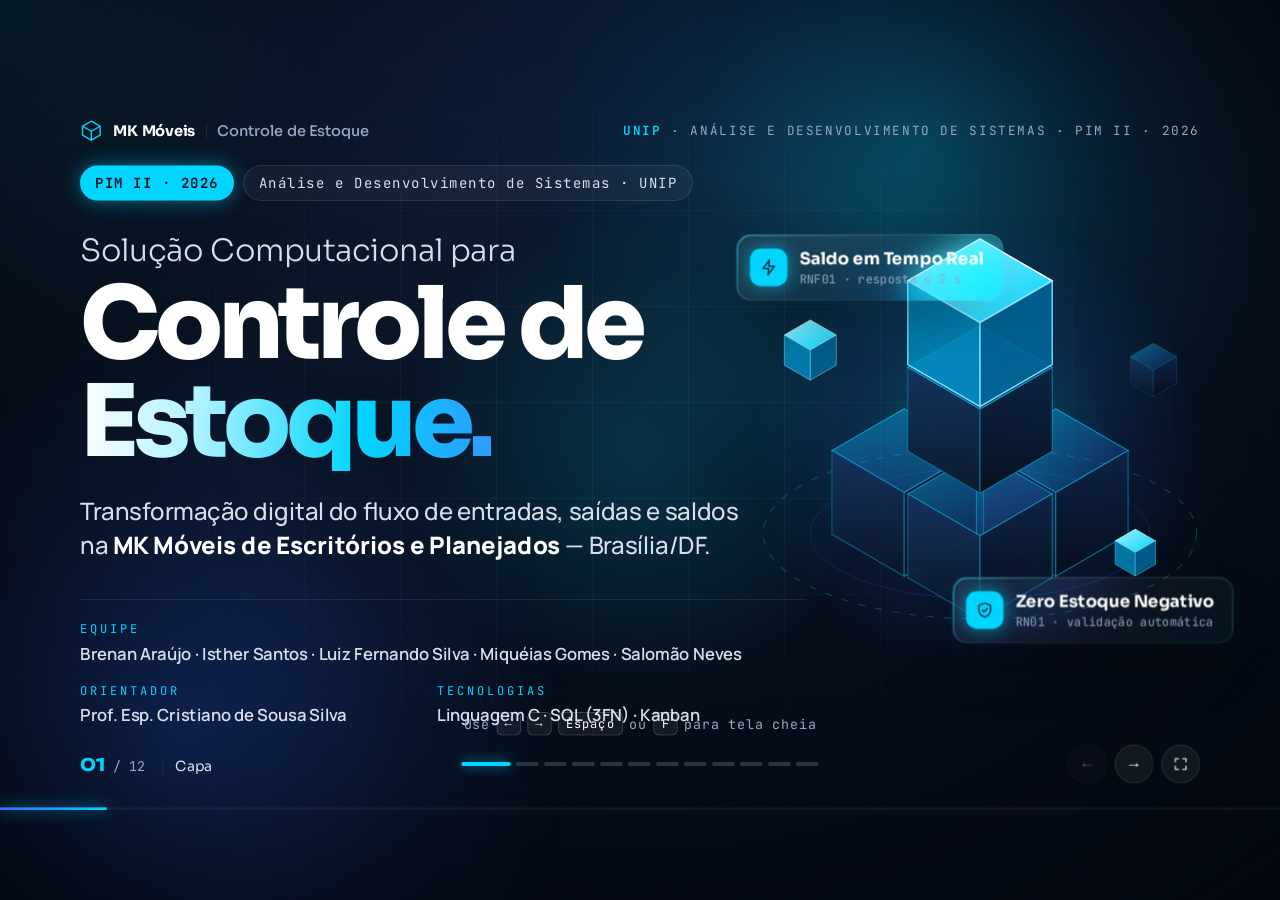
==== index.html @ e9e5c69e "Apresentacao Interativa PIM II - MK Moveis UNIP" ====
<!DOCTYPE html>
<html lang="pt-BR">
<head>
  <meta charset="UTF-8">
  <meta name="viewport" content="width=device-width, initial-scale=1.0">
  <title>Controle de Estoque — MK Móveis · PIM II UNIP</title>
  <link rel="stylesheet" href="assets/fonts.css">
  <link rel="stylesheet" href="styles.css">
</head>
<body>

  <!-- ================= SPRITE DE ÍCONES MINIMALISTAS ================= -->
  <svg xmlns="http://www.w3.org/2000/svg" style="display:none" aria-hidden="true">
    <symbol id="i-cube" viewBox="0 0 24 24">
      <path d="M12 2.5 20.5 7.3v9.4L12 21.5 3.5 16.7V7.3L12 2.5Z"/>
      <path d="M3.5 7.3 12 12l8.5-4.7M12 12v9.5"/>
    </symbol>
    <symbol id="i-sheet" viewBox="0 0 24 24">
      <rect x="3.5" y="4" width="17" height="16" rx="2.5"/>
      <path d="M3.5 9.5h17M9.5 9.5V20M15 14h2.5M15 17h2.5"/>
    </symbol>
    <symbol id="i-diff" viewBox="0 0 24 24">
      <path d="M4 8h13l-3.5-3.5M20 16H7l3.5 3.5"/>
    </symbol>
    <symbol id="i-search" viewBox="0 0 24 24">
      <circle cx="11" cy="11" r="6.5"/>
      <path d="m16 16 4.5 4.5M8.5 11h5"/>
    </symbol>
    <symbol id="i-alert" viewBox="0 0 24 24">
      <path d="M12 3.5 21.5 19.5a1.2 1.2 0 0 1-1 1.8H3.5a1.2 1.2 0 0 1-1-1.8L12 3.5Z"/>
      <path d="M12 10v4.5M12 17.5h.01"/>
    </symbol>
    <symbol id="i-pin" viewBox="0 0 24 24">
      <path d="M12 21s7-6.2 7-11.5A7 7 0 0 0 5 9.5C5 14.8 12 21 12 21Z"/>
      <circle cx="12" cy="9.5" r="2.5"/>
    </symbol>
    <symbol id="i-target" viewBox="0 0 24 24">
      <circle cx="12" cy="12" r="8.5"/>
      <circle cx="12" cy="12" r="4.5"/>
      <circle cx="12" cy="12" r="1.2" fill="currentColor"/>
    </symbol>
    <symbol id="i-kanban" viewBox="0 0 24 24">
      <rect x="3.5" y="4" width="4.5" height="15" rx="1.4"/>
      <rect x="9.75" y="4" width="4.5" height="10" rx="1.4"/>
      <rect x="16" y="4" width="4.5" height="13" rx="1.4"/>
    </symbol>
    <symbol id="i-mic" viewBox="0 0 24 24">
      <rect x="9" y="3.5" width="6" height="11" rx="3"/>
      <path d="M5.5 11a6.5 6.5 0 0 0 13 0M12 17.5v3M8.5 20.5h7"/>
    </symbol>
    <symbol id="i-db" viewBox="0 0 24 24">
      <ellipse cx="12" cy="5.5" rx="7.5" ry="2.8"/>
      <path d="M4.5 5.5v6c0 1.55 3.36 2.8 7.5 2.8s7.5-1.25 7.5-2.8v-6"/>
      <path d="M4.5 11.5v6c0 1.55 3.36 2.8 7.5 2.8s7.5-1.25 7.5-2.8v-6"/>
    </symbol>
    <symbol id="i-in" viewBox="0 0 24 24">
      <path d="M12 3.5v12m0 0-4.5-4.5M12 15.5l4.5-4.5"/>
      <path d="M4 17.5v1.5a1.5 1.5 0 0 0 1.5 1.5h13a1.5 1.5 0 0 0 1.5-1.5v-1.5"/>
    </symbol>
    <symbol id="i-out" viewBox="0 0 24 24">
      <path d="M12 15.5v-12m0 0-4.5 4.5M12 3.5l4.5 4.5"/>
      <path d="M4 17.5v1.5a1.5 1.5 0 0 0 1.5 1.5h13a1.5 1.5 0 0 0 1.5-1.5v-1.5"/>
    </symbol>
    <symbol id="i-window" viewBox="0 0 24 24">
      <rect x="3" y="4" width="18" height="16" rx="2.5"/>
      <path d="M3 9h18M7 6.5h.01M10 6.5h.01"/>
    </symbol>
    <symbol id="i-cpu" viewBox="0 0 24 24">
      <rect x="6.5" y="6.5" width="11" height="11" rx="2"/>
      <rect x="9.5" y="9.5" width="5" height="5" rx=".8"/>
      <path d="M9.5 3.5v3M14.5 3.5v3M9.5 17.5v3M14.5 17.5v3M3.5 9.5h3M3.5 14.5h3M17.5 9.5h3M17.5 14.5h3"/>
    </symbol>
    <symbol id="i-check" viewBox="0 0 24 24">
      <path d="m5 12.5 4.5 4.5L19 7.5"/>
    </symbol>
    <symbol id="i-x" viewBox="0 0 24 24">
      <path d="M6.5 6.5 17.5 17.5M17.5 6.5 6.5 17.5"/>
    </symbol>
    <symbol id="i-hub" viewBox="0 0 24 24">
      <circle cx="12" cy="12" r="3"/>
      <circle cx="12" cy="4" r="1.8"/><circle cx="19.5" cy="16.5" r="1.8"/><circle cx="4.5" cy="16.5" r="1.8"/>
      <path d="M12 9V5.8M14.6 13.5l3.3 1.9M9.4 13.5l-3.3 1.9"/>
    </symbol>
    <symbol id="i-cloud" viewBox="0 0 24 24">
      <path d="M6.8 18.5h10.7a4.2 4.2 0 0 0 .6-8.35A6 6 0 0 0 6.3 8.9 4.8 4.8 0 0 0 6.8 18.5Z"/>
    </symbol>
    <symbol id="i-shield" viewBox="0 0 24 24">
      <path d="M12 3 19.5 6v5.6c0 4.6-3.1 7.9-7.5 9.4-4.4-1.5-7.5-4.8-7.5-9.4V6L12 3Z"/>
      <path d="m9 12.2 2.1 2.1 4.2-4.2"/>
    </symbol>
    <symbol id="i-eye" viewBox="0 0 24 24">
      <path d="M2.5 12s3.5-6.5 9.5-6.5 9.5 6.5 9.5 6.5-3.5 6.5-9.5 6.5S2.5 12 2.5 12Z"/>
      <circle cx="12" cy="12" r="2.8"/>
    </symbol>
    <symbol id="i-heart" viewBox="0 0 24 24">
      <path d="M12 20.2s-7.5-4.7-7.5-10.2a4.3 4.3 0 0 1 7.5-2.8 4.3 4.3 0 0 1 7.5 2.8c0 5.5-7.5 10.2-7.5 10.2Z"/>
    </symbol>
    <symbol id="i-bolt" viewBox="0 0 24 24">
      <path d="M13 2.5 4.5 13.5H12l-1 8 8.5-11H12l1-8Z"/>
    </symbol>
    <symbol id="i-arrow" viewBox="0 0 24 24">
      <path d="M4.5 12h15m0 0-5.5-5.5M19.5 12 14 17.5"/>
    </symbol>
    <symbol id="i-chart" viewBox="0 0 24 24">
      <path d="M4 19.5h16M7.5 16v-5M12 16V7.5M16.5 16v-8"/>
    </symbol>
    <symbol id="i-bell" viewBox="0 0 24 24">
      <path d="M6.5 16.5h11l-1.3-2V10a4.2 4.2 0 0 0-8.4 0v4.5l-1.3 2ZM10 19a2 2 0 0 0 4 0"/>
    </symbol>
    <symbol id="i-barcode" viewBox="0 0 24 24">
      <path d="M4 5.5v13M7.5 5.5v13M10.5 5.5v13M14 5.5v13M17 5.5v13M20 5.5v13"/>
    </symbol>
    <symbol id="i-link" viewBox="0 0 24 24">
      <path d="M9.5 14.5 14.5 9.5M8 16l-1.5 1.5a3.5 3.5 0 0 1-5-5L4 10a3.5 3.5 0 0 1 5 0M16 8l1.5-1.5a3.5 3.5 0 0 1 5 5L20 14a3.5 3.5 0 0 1-5 0"/>
    </symbol>
    <symbol id="i-full" viewBox="0 0 24 24">
      <path d="M4 9V4h5M20 9V4h-5M4 15v5h5M20 15v5h-5"/>
    </symbol>
  </svg>

  <!-- ================= FUNDO CINEMATOGRÁFICO ================= -->
  <div class="bg" aria-hidden="true">
    <div class="blob b1" id="b1"></div>
    <div class="blob b2" id="b2"></div>
    <div class="blob b3" id="b3"></div>
    <div class="grid"></div>
    <div class="vignette"></div>
  </div>
  <div class="grain" aria-hidden="true"></div>
  <div class="cursor-glow" id="cursorGlow" aria-hidden="true"></div>

  <!-- ================= PALCO 1920×1080 ================= -->
  <main class="stage" id="stage">

    <!-- Topo fixo -->
    <header class="chrome-top">
      <div class="brand">
        <svg class="mark" viewBox="0 0 36 36" fill="none">
          <path d="M18 3 32 11v14L18 33 4 25V11L18 3Z" stroke="currentColor" stroke-width="2.2"/>
          <path d="M4 11 18 19l14-8M18 19v14" stroke="currentColor" stroke-width="2.2"/>
        </svg>
        <span>MK Móveis</span>
        <span class="sep"></span>
        <span class="muted">Controle de Estoque</span>
      </div>
      <div class="meta-top"><b>UNIP</b> · Análise e Desenvolvimento de Sistemas · PIM II · 2026</div>
    </header>

    <!-- =================================================================
         SLIDE 01 · CAPA
         ================================================================= -->
    <section class="slide s-cover active" data-title="Capa">
      <div class="cover-left">
        <div class="chips rv" style="--i:0">
          <span class="chip chip-solid">PIM II · 2026</span>
          <span class="chip">Análise e Desenvolvimento de Sistemas · UNIP</span>
        </div>

        <p class="pre rv" style="--i:1">Solução Computacional para</p>
        <h1 class="hero-title">
          <span class="ln" style="--i:2"><span>Controle de</span></span>
          <span class="ln" style="--i:3"><span class="grad">Estoque.</span></span>
        </h1>

        <p class="lead rv" style="--i:4">
          Transformação digital do fluxo de entradas, saídas e saldos na
          <strong>MK Móveis de Escritórios e Planejados</strong> — Brasília/DF.
        </p>

        <div class="cover-meta rv" style="--i:5">
          <div class="full">
            <span class="k">Equipe</span>
            <span class="v">Brenan Araújo · Isther Santos · Luiz Fernando Silva · Miquéias Gomes · Salomão Neves</span>
          </div>
          <div>
            <span class="k">Orientador</span>
            <span class="v">Prof. Esp. Cristiano de Sousa Silva</span>
          </div>
          <div>
            <span class="k">Tecnologias</span>
            <span class="v">Linguagem C · SQL (3FN) · Kanban</span>
          </div>
        </div>
      </div>

      <!-- Escultura isométrica de estoque -->
      <div class="cover-visual rv-scale" style="--i:3" aria-hidden="true">
        <div class="halo"></div>

        <div class="glass fchip" style="top:96px; left:24px;">
          <div class="dot-ic"><svg class="ic"><use href="#i-bolt"/></svg></div>
          <div>
            <b>Saldo em Tempo Real</b>
            <small>RNF01 · resposta ≤ 2 s</small>
          </div>
        </div>

        <div class="glass fchip f2" style="bottom:110px; right:10px;">
          <div class="dot-ic"><svg class="ic"><use href="#i-shield"/></svg></div>
          <div>
            <b>Zero Estoque Negativo</b>
            <small>RN01 · validação automática</small>
          </div>
        </div>

        <svg class="cubes" viewBox="-360 -260 720 640">
          <defs>
            <linearGradient id="cTop" x1="0" y1="0" x2="1" y2="1">
              <stop offset="0%" stop-color="#00D4FF" stop-opacity=".42"/>
              <stop offset="100%" stop-color="#2F6BFF" stop-opacity=".14"/>
            </linearGradient>
            <linearGradient id="cLeft" x1="0" y1="0" x2="0" y2="1">
              <stop offset="0%" stop-color="#15325E" stop-opacity=".92"/>
              <stop offset="100%" stop-color="#0A1628" stop-opacity=".96"/>
            </linearGradient>
            <linearGradient id="cRight" x1="0" y1="0" x2="0" y2="1">
              <stop offset="0%" stop-color="#0D2244" stop-opacity=".95"/>
              <stop offset="100%" stop-color="#060E1C" stop-opacity=".98"/>
            </linearGradient>
            <linearGradient id="cHiTop" x1="0" y1="0" x2="1" y2="1">
              <stop offset="0%" stop-color="#9CF2FF"/>
              <stop offset="100%" stop-color="#00D4FF"/>
            </linearGradient>
            <g id="iso">
              <polygon points="0,-58 100,0 0,58 -100,0" fill="url(#cTop)" stroke="#00D4FF" stroke-opacity=".55" stroke-width="1.5"/>
              <polygon points="-100,0 0,58 0,174 -100,116" fill="url(#cLeft)" stroke="#00D4FF" stroke-opacity=".35" stroke-width="1.5"/>
              <polygon points="100,0 0,58 0,174 100,116" fill="url(#cRight)" stroke="#00D4FF" stroke-opacity=".45" stroke-width="1.5"/>
            </g>
            <g id="isoHi" class="cube-hi">
              <polygon points="0,-58 100,0 0,58 -100,0" fill="url(#cHiTop)" stroke="#FFFFFF" stroke-width="2"/>
              <polygon points="-100,0 0,58 0,174 -100,116" fill="#0095CC" fill-opacity=".75" stroke="#7FE9FF" stroke-width="1.8" class="edge"/>
              <polygon points="100,0 0,58 0,174 100,116" fill="#006699" fill-opacity=".85" stroke="#7FE9FF" stroke-width="1.8" class="edge"/>
            </g>
          </defs>

          <!-- Anéis orbitais -->
          <ellipse class="spin-ring" cx="0" cy="185" rx="300" ry="118" fill="none" stroke="#00D4FF" stroke-opacity=".26" stroke-width="1.5" stroke-dasharray="10 14"/>
          <ellipse cx="0" cy="185" rx="235" ry="90" fill="none" stroke="#2F6BFF" stroke-opacity=".22" stroke-width="1.2"/>

          <!-- Pilha isométrica -->
          <g class="float">
            <use href="#iso" transform="translate(-105, 70)"/>
            <use href="#iso" transform="translate(105, 70)"/>
            <use href="#iso" transform="translate(0, 130)"/>
            <use href="#iso" transform="translate(0, -45)"/>
            <use href="#isoHi" transform="translate(0, -165)"/>
          </g>

          <!-- Cubos satélites -->
          <g class="mini-cube" transform="translate(-235, -90) scale(.36)"><use href="#isoHi"/></g>
          <g class="mini-cube d2" transform="translate(240, -60) scale(.32)"><use href="#iso"/></g>
          <g class="mini-cube d3" transform="translate(215, 195) scale(.28)"><use href="#isoHi"/></g>
        </svg>
      </div>
    </section>

    <!-- =================================================================
         SLIDE 02 · O PROBLEMA
         ================================================================= -->
    <section class="slide s-problem" data-title="O Problema">
      <div class="ghost">02</div>
      <div class="eyebrow rv" style="--i:0"><b>02</b><i></i><span>Diagnóstico Operacional</span></div>
      <h2 class="title">
        <span class="ln" style="--i:1"><span>O gargalo do <em class="grad">controle manual.</em></span></span>
      </h2>
      <p class="lead rv" style="--i:2">
        O crescimento comercial expôs o limite das planilhas soltas e anotações em papel na rotina da loja.
      </p>

      <div class="grid-4">
        <article class="glass card rv" style="--i:3">
          <div class="icon-wrap"><svg class="ic"><use href="#i-sheet"/></svg></div>
          <h3>Dados Dispersos</h3>
          <p>Controle fragmentado entre Excel, papel e conferência visual.</p>
        </article>
        <article class="glass card rv" style="--i:4">
          <div class="icon-wrap"><svg class="ic"><use href="#i-diff"/></svg></div>
          <h3>Saldo Divergente</h3>
          <p>Diferença recorrente entre o estoque registrado e o físico.</p>
        </article>
        <article class="glass card rv" style="--i:5">
          <div class="icon-wrap"><svg class="ic"><use href="#i-search"/></svg></div>
          <h3>Busca Lenta</h3>
          <p>Demora para localizar peças e confirmar disponibilidade.</p>
        </article>
        <article class="glass card rv" style="--i:6">
          <div class="icon-wrap"><svg class="ic"><use href="#i-alert"/></svg></div>
          <h3>Risco Comercial</h3>
          <p>Retrabalho diário e perda de oportunidades de venda.</p>
        </article>
      </div>

      <div class="glass hl question rv" style="--i:7">
        <span class="label">Questão de<br>Pesquisa</span>
        <p>Como tornar o registro de entradas, saídas e saldos da MK Móveis <strong>rápido, organizado e confiável?</strong></p>
      </div>
    </section>

    <!-- =================================================================
         SLIDE 03 · A EMPRESA
         ================================================================= -->
    <section class="slide s-company" data-title="A Empresa">
      <div class="ghost">03</div>
      <div class="split">
        <div>
          <div class="eyebrow rv" style="--i:0"><b>03</b><i></i><span>Estudo de Caso Real</span></div>
          <h2 class="title xl">
            <span class="ln" style="--i:1"><span>MK <em class="grad">Móveis.</em></span></span>
          </h2>
          <p class="subtitle rv" style="--i:2">Escritórios, Planejados &amp; Persianas</p>
          <p class="lead rv" style="--i:3">
            Empresa familiar na <strong>Asa Norte (SHCGN 708)</strong>, especializada em mobiliário corporativo e manutenção de cadeiras.
          </p>

          <div class="stats">
            <div class="glass stat rv" style="--i:4">
              <b data-count="2010">2010</b>
              <span>Fundação em Brasília · DF</span>
            </div>
            <div class="glass stat rv" style="--i:5">
              <b data-count="8">8</b>
              <span>Colaboradores na operação</span>
            </div>
            <div class="glass stat rv" style="--i:6">
              <b>B2B + B2C</b>
              <span>Empresas e escritórios locais</span>
            </div>
            <div class="glass stat rv" style="--i:7">
              <b>Asa Norte</b>
              <span>SHCGN 708 · Bloco B · Loja 27</span>
            </div>
          </div>
        </div>

        <div class="photo-stage rv-right" style="--i:3">
          <figure class="photo-frame">
            <img src="assets/visita-mk.jpg" alt="Visita técnica da equipe à MK Móveis em Brasília">
            <figcaption>
              <svg class="ic"><use href="#i-pin"/></svg>
              <span>Visita Técnica · Outubro 2026</span>
              <small>Brasília/DF</small>
            </figcaption>
          </figure>
        </div>
      </div>
    </section>

    <!-- =================================================================
         SLIDE 04 · OBJETIVOS
         ================================================================= -->
    <section class="slide s-obj" data-title="Objetivos">
      <div class="ghost">04</div>
      <div class="eyebrow rv" style="--i:0"><b>04</b><i></i><span>Direcionamento do Projeto</span></div>
      <h2 class="title">
        <span class="ln" style="--i:1"><span>Objetivos da <em class="grad">solução.</em></span></span>
      </h2>

      <div class="obj-layout">
        <article class="glass hl obj-main rv-left" style="--i:2">
          <div class="icon-wrap lg"><svg class="ic"><use href="#i-target"/></svg></div>
          <span class="label">Objetivo Geral</span>
          <p class="big">
            Automatizar o controle de estoque da <strong>MK Móveis</strong>, estruturando o fluxo de entradas e saídas para eliminar divergências.
          </p>
          <p class="sub">Foco em rastreabilidade, precisão de saldo e prevenção ao desabastecimento.</p>
        </article>

        <div class="obj-grid">
          <article class="glass obj rv" style="--i:3">
            <span class="letter">A</span>
            <div>
              <h3>Sistematizar o Estoque</h3>
              <p>Substituir controles manuais por saldo preciso em tempo real.</p>
            </div>
          </article>
          <article class="glass obj rv" style="--i:4">
            <span class="letter">B</span>
            <div>
              <h3>Perfis de Acesso</h3>
              <p>Autonomia e segurança para sócios, administrativo e vendas.</p>
            </div>
          </article>
          <article class="glass obj rv" style="--i:5">
            <span class="letter">C</span>
            <div>
              <h3>Registro Digital</h3>
              <p>Lançamento ágil apoiado nas notas fiscais e pedidos.</p>
            </div>
          </article>
          <article class="glass obj rv" style="--i:6">
            <span class="letter">D</span>
            <div>
              <h3>Consulta Imediata</h3>
              <p>Histórico completo e disponibilidade instantânea para vendas.</p>
            </div>
          </article>
        </div>
      </div>
    </section>

    <!-- =================================================================
         SLIDE 05 · METODOLOGIA
         ================================================================= -->
    <section class="slide s-method" data-title="Metodologia">
      <div class="ghost">05</div>
      <div class="eyebrow rv" style="--i:0"><b>05</b><i></i><span>Pesquisa Aplicada &amp; Gestão Ágil</span></div>
      <h2 class="title">
        <span class="ln" style="--i:1"><span>Do campo ao <em class="grad">fluxo Kanban.</em></span></span>
      </h2>

      <div class="method">
        <div class="method-cards">
          <article class="glass mcard rv-left" style="--i:2">
            <div class="mc-head">
              <div class="icon-wrap"><svg class="ic"><use href="#i-kanban"/></svg></div>
              <div>
                <h3>Kanban no Trello</h3>
                <p>Gestão visual, limite de WIP e revisão cruzada entre os 5 integrantes.</p>
              </div>
            </div>
            <div class="flow-chips">
              <span>Backlog</span><i>→</i>
              <span>A Fazer</span><i>→</i>
              <span>Andamento</span><i>→</i>
              <span>Revisão</span><i>→</i>
              <span>Concluído</span>
            </div>
          </article>

          <article class="glass mcard rv-left" style="--i:3">
            <div class="mc-head">
              <div class="icon-wrap"><svg class="ic"><use href="#i-mic"/></svg></div>
              <div>
                <h3>Entrevista Presencial</h3>
                <p>Coleta em 03/10/2026 com o sócio fundador Elias Marcos Moreira Gomes.</p>
              </div>
            </div>
            <div class="tags">
              <span class="tag">Pesquisa Aplicada</span>
              <span class="tag">Estudo de Caso</span>
              <span class="tag">9 Questões Estruturadas</span>
            </div>
          </article>
        </div>

        <div class="screen-stage rv-right" style="--i:4">
          <div class="screen">
            <div class="screen-bar">
              <i></i><i></i><i></i>
              <span>trello.com · Quadro Kanban PIM II</span>
            </div>
            <img src="assets/kanban-trello.png" alt="Quadro Kanban do grupo no Trello">
          </div>
          <div class="caption">
            <svg class="ic"><use href="#i-kanban"/></svg>
            <span>Apêndice B · Quadro real utilizado pela equipe durante o desenvolvimento</span>
          </div>
        </div>
      </div>
    </section>

    <!-- =================================================================
         SLIDE 06 · ENGENHARIA DE SOFTWARE
         ================================================================= -->
    <section class="slide s-eng" data-title="Engenharia de Software">
      <div class="ghost">06</div>
      <div class="eyebrow rv" style="--i:0"><b>06</b><i></i><span>Engenharia de Software Ágil</span></div>
      <h2 class="title">
        <span class="ln" style="--i:1"><span>Requisitos &amp; <em class="grad">Casos de Uso.</em></span></span>
      </h2>

      <div class="req-layout">
        <div class="req-list">
          <article class="glass req rv-left" style="--i:2">
            <span class="big" data-count="11">11</span>
            <div>
              <span class="tag-k">RF · Requisitos Funcionais</span>
              <p>Cadastrar item · Registrar entrada e saída · Consultar saldo · Estornar</p>
            </div>
          </article>

          <article class="glass req rv-left" style="--i:3">
            <span class="big" data-count="7">7</span>
            <div>
              <span class="tag-k">RNF · Requisitos Não Funcionais</span>
              <p>Resposta ≤ 2 s · Treino ≤ 30 min · SLA ≥ 99% · Backup diário · Senha hash</p>
            </div>
          </article>

          <article class="glass req rv-left" style="--i:4">
            <span class="big" data-count="6">6</span>
            <div>
              <span class="tag-k">RN · Regras de Negócio</span>
              <p>Proíbe saldo negativo · Código único · Inativação sem exclusão · Estorno auditável</p>
            </div>
          </article>
        </div>

        <!-- Diagrama UML de Casos de Uso -->
        <div class="glass usecase rv-right" style="--i:3">
          <span class="label">Diagrama UML · Casos de Uso</span>
          <svg viewBox="0 0 580 510">
            <rect class="uc-box" x="195" y="18" width="365" height="474" rx="22"/>
            <text class="uc-sys" x="378" y="48">SISTEMA DE ESTOQUE · MK</text>

            <!-- Linhas ator -> casos -->
            <path class="uc-line draw" pathLength="1" style="--i:4" d="M115 240 L238 98"/>
            <path class="uc-line draw" pathLength="1" style="--i:5" d="M115 240 L238 178"/>
            <path class="uc-line draw" pathLength="1" style="--i:6" d="M115 240 L238 258"/>
            <path class="uc-line draw" pathLength="1" style="--i:7" d="M115 240 L238 338"/>
            <path class="uc-line draw" pathLength="1" style="--i:8" d="M115 240 L238 418"/>

            <!-- Ator -->
            <g class="pop" style="--i:3">
              <circle class="uc-actor" cx="78" cy="195" r="22"/>
              <path class="uc-actor" d="M78 217v58M44 236h68M78 275l-28 44M78 275l28 44"/>
              <text class="uc-actor-lbl" x="78" y="352">Operador MK</text>
            </g>

            <!-- Elipses de caso de uso -->
            <g class="pop" style="--i:4">
              <ellipse class="uc-ell" cx="378" cy="98" rx="142" ry="30"/>
              <text class="uc-txt" x="378" y="98">Cadastrar Produto</text>
            </g>
            <g class="pop" style="--i:5">
              <ellipse class="uc-ell" cx="378" cy="178" rx="142" ry="30"/>
              <text class="uc-txt" x="378" y="178">Registrar Entrada</text>
            </g>
            <g class="pop" style="--i:6">
              <ellipse class="uc-ell" cx="378" cy="258" rx="142" ry="30"/>
              <text class="uc-txt" x="378" y="258">Registrar Saída</text>
            </g>
            <g class="pop" style="--i:7">
              <ellipse class="uc-ell" cx="378" cy="338" rx="142" ry="30"/>
              <text class="uc-txt" x="378" y="338">Consultar Saldo</text>
            </g>
            <g class="pop" style="--i:8">
              <ellipse class="uc-ell" cx="378" cy="418" rx="142" ry="30"/>
              <text class="uc-txt" x="378" y="418">Listar Histórico</text>
            </g>
          </svg>
        </div>
      </div>
    </section>

    <!-- =================================================================
         SLIDE 07 · BANCO DE DADOS (DER)
         ================================================================= -->
    <section class="slide s-db" data-title="Banco de Dados">
      <div class="ghost">07</div>
      <div class="eyebrow rv" style="--i:0"><b>07</b><i></i><span>Modelagem Relacional · 3ª Forma Normal</span></div>
      <h2 class="title">
        <span class="ln" style="--i:1"><span>4 entidades &amp; <em class="grad">DER visual.</em></span></span>
      </h2>

      <div class="der">
        <!-- Conexões SVG entre tabelas -->
        <svg class="links" viewBox="0 0 1680 560">
          <!-- Produto (1) -> (1) Estoque -->
          <path class="link draw" pathLength="1" style="--i:3" d="M 380 120 L 630 120"/>
          <path class="link-flow" pathLength="1" d="M 380 120 L 630 120"/>
          <g class="card-badge pop" style="--i:4"><circle cx="412" cy="120" r="16"/><text x="412" y="120">1</text></g>
          <g class="card-badge pop" style="--i:4"><circle cx="598" cy="120" r="16"/><text x="598" y="120">1</text></g>

          <!-- Estoque (1) -> (N) Entrada -->
          <path class="link draw" pathLength="1" style="--i:5" d="M 630 82 L 505 82 L 505 405 L 560 405"/>
          <path class="link-flow" pathLength="1" d="M 630 82 L 505 82 L 505 405 L 560 405"/>
          <g class="card-badge pop" style="--i:6"><circle cx="598" cy="82" r="16"/><text x="598" y="82">1</text></g>
          <g class="card-badge pop" style="--i:6"><circle cx="532" cy="405" r="16"/><text x="532" y="405">N</text></g>

          <!-- Estoque (1) -> (N) Saída -->
          <path class="link draw" pathLength="1" style="--i:7" d="M 990 82 L 1385 82 L 1385 405 L 1330 405"/>
          <path class="link-flow" pathLength="1" d="M 990 82 L 1385 82 L 1385 405 L 1330 405"/>
          <g class="card-badge pop" style="--i:8"><circle cx="1022" cy="82" r="16"/><text x="1022" y="82">1</text></g>
          <g class="card-badge pop" style="--i:8"><circle cx="1358" cy="405" r="16"/><text x="1358" y="405">N</text></g>
        </svg>

        <!-- PRODUTO -->
        <article class="glass ent rv-scale" style="--i:2; left:0; top:10px; width:380px;">
          <header><svg class="ic"><use href="#i-cube"/></svg><span>produto</span></header>
          <ul>
            <li><span class="pk">PK</span>codprod<em>INT</em></li>
            <li>nome<em>VARCHAR(100)</em></li>
            <li>descricao<em>TEXT</em></li>
            <li>preco_unitario<em>DECIMAL(10,2)</em></li>
            <li>fornecedor<em>INT</em></li>
          </ul>
        </article>

        <!-- ESTOQUE -->
        <article class="glass hl ent rv-scale" style="--i:3; left:630px; top:10px; width:360px;">
          <header><svg class="ic"><use href="#i-db"/></svg><span>estoque</span></header>
          <ul>
            <li><span class="pk">PK</span>codest<em>INT</em></li>
            <li><span class="fk">FK</span>codprod<em>INT</em></li>
            <li>qtest<em>INT DEFAULT 0</em></li>
          </ul>
        </article>

        <!-- ENTRADA -->
        <article class="glass ent rv-scale" style="--i:5; left:560px; top:275px; width:360px;">
          <header><svg class="ic"><use href="#i-in"/></svg><span>entrada</span></header>
          <ul>
            <li><span class="pk">PK</span>ident<em>INT</em></li>
            <li><span class="fk">FK</span>codest<em>INT</em></li>
            <li>qtent<em>INT NOT NULL</em></li>
            <li>data<em>DATE</em></li>
          </ul>
        </article>

        <!-- SAÍDA -->
        <article class="glass ent rv-scale" style="--i:6; left:970px; top:275px; width:360px;">
          <header><svg class="ic"><use href="#i-out"/></svg><span>saida</span></header>
          <ul>
            <li><span class="pk">PK</span>idsaid<em>INT</em></li>
            <li><span class="fk">FK</span>codest<em>INT</em></li>
            <li>qtsaid<em>INT NOT NULL</em></li>
            <li>data<em>DATE</em></li>
          </ul>
        </article>

        <!-- SQL Card -->
        <div class="glass code rv-right" style="--i:4; left:1090px; top:10px; width:590px;">
          <span class="label">Consulta SQL · Saldo Atual</span>
          <pre><span class="kw">SELECT</span> p.nome, e.qtest
<span class="kw">FROM</span>   produto p
<span class="kw">JOIN</span>   estoque e <span class="kw">ON</span> p.codprod = e.codprod;</pre>
        </div>

        <!-- Badges -->
        <div class="chips rv" style="--i:7">
          <span class="chip chip-solid">Normalizado em 3FN</span>
          <span class="chip">Integridade Referencial PK / FK</span>
          <span class="chip">MySQL Relacional</span>
        </div>
      </div>
    </section>

    <!-- =================================================================
         SLIDE 08 · ARQUITETURA DO SISTEMA
         ================================================================= -->
    <section class="slide s-arch" data-title="Arquitetura">
      <div class="ghost">08</div>
      <div class="eyebrow rv" style="--i:0"><b>08</b><i></i><span>Arquitetura Modular &amp; Linguagem C</span></div>
      <h2 class="title">
        <span class="ln" style="--i:1"><span>Sistema em <em class="grad">3 camadas.</em></span></span>
      </h2>

      <div class="arch-layout">
        <div class="layers">
          <article class="glass layer rv-left" style="--i:2">
            <div class="icon-wrap"><svg class="ic"><use href="#i-window"/></svg></div>
            <div>
              <h3>01 · Camada de Interface</h3>
              <p>Menus interativos, leitura de entradas e mensagens claras de validação.</p>
            </div>
            <span class="layer-tag">Interação Humana</span>
          </article>

          <div class="connector rv" style="--i:3"></div>

          <article class="glass hl layer rv-left" style="--i:4">
            <div class="icon-wrap"><svg class="ic"><use href="#i-cpu"/></svg></div>
            <div>
              <h3>02 · Camada de Lógica</h3>
              <p>Funções modulares, <code>if/else</code>, laços e validação das Regras de Negócio.</p>
            </div>
            <span class="layer-tag">Programação em C</span>
          </article>

          <div class="connector rv" style="--i:5"></div>

          <article class="glass layer rv-left" style="--i:6">
            <div class="icon-wrap"><svg class="ic"><use href="#i-db"/></svg></div>
            <div>
              <h3>03 · Camada de Dados</h3>
              <p>Vetores e matrizes em memória integrados ao banco relacional SQL.</p>
            </div>
            <span class="layer-tag">Persistência SQL</span>
          </article>
        </div>

        <!-- Fluxo de atividade (Saída) -->
        <aside class="glass flowcard rv-right" style="--i:5">
          <span class="label">Fluxo Crítico · Registrar Saída</span>
          <div class="fstep"><b>1</b><span>Informar código e quantidade</span></div>
          <div class="fline"></div>
          <div class="fstep"><b>2</b><span>Consultar saldo em <code>estoque</code></span></div>
          <div class="fline"></div>
          <div class="fdec">Saldo suficiente?</div>
          <div class="fbranch">
            <div class="fyes">
              <small><svg class="ic"><use href="#i-check"/></svg> SIM</small>
              <span>Grava saída e atualiza saldo</span>
            </div>
            <div class="fno">
              <small><svg class="ic"><use href="#i-x"/></svg> NÃO · RN01</small>
              <span>Bloqueia e exibe motivo</span>
            </div>
          </div>
        </aside>
      </div>
    </section>

    <!-- =================================================================
         SLIDE 09 · REDES
         ================================================================= -->
    <section class="slide s-net" data-title="Redes e Nuvem">
      <div class="ghost">09</div>
      <div class="eyebrow rv" style="--i:0"><b>09</b><i></i><span>Redes de Computadores &amp; Sistemas Distribuídos</span></div>
      <h2 class="title">
        <span class="ln" style="--i:1"><span>Topologia <em class="grad">Estrela + Nuvem.</em></span></span>
      </h2>

      <div class="net-layout">
        <div class="glass net rv-scale" style="--i:2">
          <svg viewBox="0 0 1000 590">
            <!-- Cabos -->
            <path id="wCloud" class="wire-net" d="M 500 325 L 500 115"/>
            <path id="wN1" class="wire draw" pathLength="1" style="--i:3" d="M 500 325 L 180 185"/>
            <path id="wN2" class="wire draw" pathLength="1" style="--i:4" d="M 500 325 L 820 185"/>
            <path id="wDesk" class="wire draw" pathLength="1" style="--i:5" d="M 500 325 L 500 500"/>

            <!-- Pacotes de dados animados -->
            <circle class="packet" r="5"><animateMotion dur="2.6s" repeatCount="indefinite" path="M 500 325 L 180 185"/></circle>
            <circle class="packet" r="5"><animateMotion dur="2.2s" begin="0.6s" repeatCount="indefinite" path="M 820 185 L 500 325"/></circle>
            <circle class="packet" r="5"><animateMotion dur="2.0s" begin="0.3s" repeatCount="indefinite" path="M 500 325 L 500 500"/></circle>
            <circle class="packet" r="6"><animateMotion dur="2.4s" repeatCount="indefinite" path="M 500 325 L 500 115"/></circle>

            <!-- Nuvem Google -->
            <g class="pop" style="--i:3" transform="translate(500, 95)">
              <rect class="n-bg" x="-175" y="-52" width="350" height="104" rx="52"/>
              <text class="n-lbl" x="0" y="-4">Google Cloud</text>
              <text class="n-sub" x="0" y="26">Gmail · Google Drive · Pedidos</text>
            </g>

            <!-- Notebook 01 -->
            <g class="pop" style="--i:4" transform="translate(180, 185)">
              <rect class="n-bg" x="-135" y="-50" width="270" height="100" rx="22"/>
              <text class="n-lbl" x="0" y="-4">Notebook 01</text>
              <text class="n-sub" x="0" y="25">Vendas &amp; Atendimento</text>
            </g>

            <!-- Notebook 02 -->
            <g class="pop" style="--i:5" transform="translate(820, 185)">
              <rect class="n-bg" x="-135" y="-50" width="270" height="100" rx="22"/>
              <text class="n-lbl" x="0" y="-4">Notebook 02</text>
              <text class="n-sub" x="0" y="25">Orçamentos &amp; Propostas</text>
            </g>

            <!-- Desktop 1TB -->
            <g class="pop" style="--i:6" transform="translate(500, 500)">
              <rect class="n-bg" x="-175" y="-50" width="350" height="100" rx="22"/>
              <text class="n-lbl" x="0" y="-4">Desktop Principal · 1 TB</text>
              <text class="n-sub" x="0" y="25">Base Local · Notas Fiscais</text>
            </g>

            <!-- Switch Central -->
            <g class="pop" style="--i:2" transform="translate(500, 325)">
              <circle class="n-pulse" r="68"/>
              <circle class="n-bg core" r="68"/>
              <text class="n-lbl" x="0" y="-2">SWITCH</text>
              <text class="n-sub" x="0" y="24">Nó Central</text>
            </g>
          </svg>
        </div>

        <div class="features">
          <article class="glass feat rv-right" style="--i:3">
            <div class="icon-wrap sm"><svg class="ic"><use href="#i-hub"/></svg></div>
            <div>
              <h3>Gerência Centralizada</h3>
              <p>Monitoramento unificado de tráfego e políticas de acesso no switch.</p>
            </div>
          </article>

          <article class="glass feat rv-right" style="--i:4">
            <div class="icon-wrap sm"><svg class="ic"><use href="#i-shield"/></svg></div>
            <div>
              <h3>Isolamento de Falhas</h3>
              <p>A queda de uma estação não interrompe o restante da loja.</p>
            </div>
          </article>

          <article class="glass feat rv-right" style="--i:5">
            <div class="icon-wrap sm"><svg class="ic"><use href="#i-cloud"/></svg></div>
            <div>
              <h3>Arquitetura Híbrida</h3>
              <p>Rede local rápida aliada à escalabilidade da nuvem com custo enxuto.</p>
            </div>
          </article>

          <span class="chip rv-right" style="--i:6">Expansão Plug &amp; Play para novos terminais</span>
        </div>
      </div>
    </section>

    <!-- =================================================================
         SLIDE 10 · DIREITOS HUMANOS
         ================================================================= -->
    <section class="slide s-rights" data-title="Direitos Humanos">
      <div class="ghost">10</div>
      <div class="eyebrow rv" style="--i:0"><b>10</b><i></i><span>Ética, Cidadania &amp; Responsabilidade Social</span></div>
      <h2 class="title">
        <span class="ln" style="--i:1"><span>Tecnologia centrada <em class="grad">em pessoas.</em></span></span>
      </h2>

      <div class="rights">
        <article class="glass right-card rv-left" style="--i:2">
          <div class="rc-head">
            <div class="icon-wrap lg"><svg class="ic"><use href="#i-shield"/></svg></div>
            <div>
              <h3>LGPD &amp; Privacidade</h3>
              <small>Lei nº 13.709/2018 · CF/88 Art. 5º</small>
            </div>
          </div>
          <ul class="ticks">
            <li><svg class="ic"><use href="#i-check"/></svg><span>Senhas criptografadas e bloqueio após 5 falhas</span></li>
            <li><svg class="ic"><use href="#i-check"/></svg><span>Permissões por perfil: sócio, administrativo e vendas</span></li>
            <li><svg class="ic"><use href="#i-check"/></svg><span>Coleta mínima restrita à finalidade operacional</span></li>
          </ul>
        </article>

        <article class="glass right-card rv-right" style="--i:3">
          <div class="rc-head">
            <div class="icon-wrap lg"><svg class="ic"><use href="#i-eye"/></svg></div>
            <div>
              <h3>Acessibilidade</h3>
              <small>Estatuto da PcD · Lei nº 13.146/2015</small>
            </div>
          </div>
          <ul class="ticks">
            <li><svg class="ic"><use href="#i-check"/></svg><span>Alto contraste visual e tipografia legível</span></li>
            <li><svg class="ic"><use href="#i-check"/></svg><span>Navegação direta: capacitação em até 30 min</span></li>
            <li><svg class="ic"><use href="#i-check"/></svg><span>100% das recusas informam o motivo ao operador</span></li>
          </ul>
        </article>
      </div>

      <div class="glass hl strip rv" style="--i:4">
        <div class="icon-wrap sm"><svg class="ic"><use href="#i-heart"/></svg></div>
        <p>Valorização do trabalho humano: menos retrabalho, mais autonomia para os 8 colaboradores.</p>
        <span>CF/88 · Art. 1º · Dignidade da Pessoa Humana</span>
      </div>
    </section>

    <!-- =================================================================
         SLIDE 11 · RESULTADOS E BENEFÍCIOS
         ================================================================= -->
    <section class="slide s-results" data-title="Resultados">
      <div class="ghost">11</div>
      <div class="eyebrow rv" style="--i:0"><b>11</b><i></i><span>Impacto Esperado &amp; Métricas Verificáveis</span></div>
      <h2 class="title">
        <span class="ln" style="--i:1"><span>Resultados &amp; <em class="grad">Benefícios.</em></span></span>
      </h2>

      <div class="metrics">
        <article class="glass metric rv" style="--i:2">
          <span class="m-k">RNF01 · DESEMPENHO</span>
          <b><small>≤</small><span data-count="2">2</span><small>s</small></b>
          <p>Consulta de saldo e itens</p>
        </article>

        <article class="glass metric rv" style="--i:3">
          <span class="m-k">RNF02 · USABILIDADE</span>
          <b><small>≤</small><span data-count="30">30</span><small>min</small></b>
          <p>Treinamento operacional</p>
        </article>

        <article class="glass metric rv" style="--i:4">
          <span class="m-k">RNF03 · DISPONIBILIDADE</span>
          <b><small>≥</small><span data-count="99">99</span><small>%</small></b>
          <p>Ativo no horário comercial</p>
        </article>

        <article class="glass metric rv" style="--i:5">
          <span class="m-k">RN01 + RN06 · AUDITORIA</span>
          <b><span data-count="100">100</span><small>%</small></b>
          <p>Movimentações rastreáveis</p>
        </article>
      </div>

      <div class="compare">
        <div class="glass cmp before rv-left" style="--i:6">
          <div class="icon-wrap"><svg class="ic"><use href="#i-sheet"/></svg></div>
          <div>
            <small>Antes · Controle Manual</small>
            <p>Planilhas soltas, anotações em papel, saldo divergente e busca demorada no depósito.</p>
          </div>
        </div>

        <div class="cmp-arrow pop" style="--i:7">
          <svg class="ic"><use href="#i-arrow"/></svg>
        </div>

        <div class="glass hl cmp after rv-right" style="--i:8">
          <div class="icon-wrap"><svg class="ic"><use href="#i-bolt"/></svg></div>
          <div>
            <small>Depois · Solução Computacional</small>
            <p>Base centralizada, bloqueio de saldo negativo e disponibilidade imediata para vendas.</p>
          </div>
        </div>
      </div>
    </section>

    <!-- =================================================================
         SLIDE 12 · CONCLUSÃO + PRÓXIMOS PASSOS
         ================================================================= -->
    <section class="slide s-end" data-title="Conclusão">
      <div class="ghost">12</div>
      <div class="eyebrow rv" style="--i:0"><b>12</b><i></i><span>Encerramento &amp; Evolução Contínua</span></div>
      <h2 class="title">
        <span class="ln" style="--i:1"><span>Conclusão &amp; <em class="grad">Próximos Passos.</em></span></span>
      </h2>
      <p class="lead rv" style="--i:2">
        A solução integra <strong>Programação em C, Banco de Dados, Engenharia Ágil, Redes e Direitos Humanos</strong>
        para modernizar o estoque da MK Móveis sem substituir o sistema fiscal existente.
      </p>

      <div class="steps-head rv" style="--i:3">
        <span class="label">Roadmap de Evolução Futura</span>
      </div>

      <div class="steps">
        <div class="steps-track"><span></span></div>

        <div class="step-col rv" style="--i:4">
          <div class="step-dot"></div>
          <article class="glass step">
            <div class="step-top">
              <span class="step-n">FASE 01</span>
              <div class="icon-wrap sm"><svg class="ic"><use href="#i-bell"/></svg></div>
            </div>
            <h3>Alertas de Estoque Mínimo</h3>
          </article>
        </div>

        <div class="step-col rv" style="--i:5">
          <div class="step-dot"></div>
          <article class="glass step">
            <div class="step-top">
              <span class="step-n">FASE 02</span>
              <div class="icon-wrap sm"><svg class="ic"><use href="#i-barcode"/></svg></div>
            </div>
            <h3>Leitura por Código de Barras</h3>
          </article>
        </div>

        <div class="step-col rv" style="--i:6">
          <div class="step-dot"></div>
          <article class="glass step">
            <div class="step-top">
              <span class="step-n">FASE 03</span>
              <div class="icon-wrap sm"><svg class="ic"><use href="#i-chart"/></svg></div>
            </div>
            <h3>Relatórios Gerenciais</h3>
          </article>
        </div>

        <div class="step-col rv" style="--i:7">
          <div class="step-dot"></div>
          <article class="glass step">
            <div class="step-top">
              <span class="step-n">FASE 04</span>
              <div class="icon-wrap sm"><svg class="ic"><use href="#i-link"/></svg></div>
            </div>
            <h3>Integração com Emissor de NF-e</h3>
          </article>
        </div>
      </div>

      <div class="closing rv" style="--i:8">
        <div class="thanks grad">Obrigado.</div>
        <div class="closing-meta">
          <div><b>UNIP · Brasília/DF · 2026</b> — Análise e Desenvolvimento de Sistemas</div>
          <div>Brenan · Isther · Luiz Fernando · Miquéias · Salomão · Orientador: Prof. Esp. Cristiano Silva</div>
        </div>
      </div>
    </section>

    <!-- Dica rápida de navegação -->
    <div class="hint" id="hint">
      Use <kbd>←</kbd> <kbd>→</kbd> <kbd>Espaço</kbd> ou <kbd>F</kbd> para tela cheia
    </div>

    <!-- Sweep luminoso entre slides -->
    <div class="sweep" id="sweep" aria-hidden="true"></div>

    <!-- Rodapé fixo -->
    <footer class="chrome-bottom">
      <div class="counter">
        <b id="curNum">01</b>
        <span>/ 12</span>
        <em id="curTitle">Capa</em>
      </div>

      <div class="pager" id="pager" role="tablist" aria-label="Navegação de slides"></div>

      <div class="nav">
        <button id="prevBtn" type="button" title="Slide anterior (←)" aria-label="Slide anterior">←</button>
        <button id="nextBtn" type="button" title="Próximo slide (→)" aria-label="Próximo slide">→</button>
        <button id="fsBtn" type="button" title="Tela cheia (F)" aria-label="Alternar tela cheia">
          <svg class="ic"><use href="#i-full"/></svg>
        </button>
      </div>
    </footer>

    <!-- Barra de progresso -->
    <div class="progress"><span id="progBar"></span></div>

  </main>

  <script src="deck.js"></script>
</body>
</html>
---- assets/fonts.css ----
/* latin-ext */
@font-face {
  font-family: 'JetBrains Mono';
  font-style: normal;
  font-weight: 400 700;
  font-display: swap;
  src: url('fonts/JetBrainsMono-latin-ext.woff2') format('woff2');
  unicode-range: U+0100-02BA, U+02BD-02C5, U+02C7-02CC, U+02CE-02D7, U+02DD-02FF, U+0304, U+0308, U+0329, U+1D00-1DBF, U+1E00-1E9F, U+1EF2-1EFF, U+2020, U+20A0-20AB, U+20AD-20C4, U+2113, U+2C60-2C7F, U+A720-A7FF;
}
/* latin */
@font-face {
  font-family: 'JetBrains Mono';
  font-style: normal;
  font-weight: 400 700;
  font-display: swap;
  src: url('fonts/JetBrainsMono-latin.woff2') format('woff2');
  unicode-range: U+0000-00FF, U+0131, U+0152-0153, U+02BB-02BC, U+02C6, U+02DA, U+02DC, U+0304, U+0308, U+0329, U+2000-206F, U+20AC, U+2122, U+2191, U+2193, U+2212, U+2215, U+FEFF, U+FFFD;
}
/* latin-ext */
@font-face {
  font-family: 'Manrope';
  font-style: normal;
  font-weight: 400 800;
  font-display: swap;
  src: url('fonts/Manrope-latin-ext.woff2') format('woff2');
  unicode-range: U+0100-02BA, U+02BD-02C5, U+02C7-02CC, U+02CE-02D7, U+02DD-02FF, U+0304, U+0308, U+0329, U+1D00-1DBF, U+1E00-1E9F, U+1EF2-1EFF, U+2020, U+20A0-20AB, U+20AD-20C4, U+2113, U+2C60-2C7F, U+A720-A7FF;
}
/* latin */
@font-face {
  font-family: 'Manrope';
  font-style: normal;
  font-weight: 400 800;
  font-display: swap;
  src: url('fonts/Manrope-latin.woff2') format('woff2');
  unicode-range: U+0000-00FF, U+0131, U+0152-0153, U+02BB-02BC, U+02C6, U+02DA, U+02DC, U+0304, U+0308, U+0329, U+2000-206F, U+20AC, U+2122, U+2191, U+2193, U+2212, U+2215, U+FEFF, U+FFFD;
}
/* latin-ext */
@font-face {
  font-family: 'Sora';
  font-style: normal;
  font-weight: 300 800;
  font-display: swap;
  src: url('fonts/Sora-latin-ext.woff2') format('woff2');
  unicode-range: U+0100-02BA, U+02BD-02C5, U+02C7-02CC, U+02CE-02D7, U+02DD-02FF, U+0304, U+0308, U+0329, U+1D00-1DBF, U+1E00-1E9F, U+1EF2-1EFF, U+2020, U+20A0-20AB, U+20AD-20C4, U+2113, U+2C60-2C7F, U+A720-A7FF;
}
/* latin */
@font-face {
  font-family: 'Sora';
  font-style: normal;
  font-weight: 300 800;
  font-display: swap;
  src: url('fonts/Sora-latin.woff2') format('woff2');
  unicode-range: U+0000-00FF, U+0131, U+0152-0153, U+02BB-02BC, U+02C6, U+02DA, U+02DC, U+0304, U+0308, U+0329, U+2000-206F, U+20AC, U+2122, U+2191, U+2193, U+2212, U+2215, U+FEFF, U+FFFD;
}
/* latin-ext */
@font-face {
  font-family: 'Unbounded';
  font-style: normal;
  font-weight: 400 900;
  font-display: swap;
  src: url('fonts/Unbounded-latin-ext.woff2') format('woff2');
  unicode-range: U+0100-02BA, U+02BD-02C5, U+02C7-02CC, U+02CE-02D7, U+02DD-02FF, U+0304, U+0308, U+0329, U+1D00-1DBF, U+1E00-1E9F, U+1EF2-1EFF, U+2020, U+20A0-20AB, U+20AD-20C4, U+2113, U+2C60-2C7F, U+A720-A7FF;
}
/* latin */
@font-face {
  font-family: 'Unbounded';
  font-style: normal;
  font-weight: 400 900;
  font-display: swap;
  src: url('fonts/Unbounded-latin.woff2') format('woff2');
  unicode-range: U+0000-00FF, U+0131, U+0152-0153, U+02BB-02BC, U+02C6, U+02DA, U+02DC, U+0304, U+0308, U+0329, U+2000-206F, U+20AC, U+2122, U+2191, U+2193, U+2212, U+2215, U+FEFF, U+FFFD;
}
---- styles.css ----
/* =========================================================
   PIM II — Controle de Estoque · MK Móveis
   Design system: deep navy · electric cyan · glass
   Palco fixo 1920×1080 escalado para qualquer tela
   ========================================================= */

*,
*::before,
*::after { box-sizing: border-box; margin: 0; padding: 0; }

:root {
  --bg: #0A1628;
  --bg-deep: #050C18;
  --cyan: #00D4FF;
  --cyan-soft: #7FE9FF;
  --blue: #2F6BFF;
  --white: #FFFFFF;
  --gray: #D6DFEB;
  --muted: #93A6C2;
  --line: rgba(255, 255, 255, .12);

  --ease: cubic-bezier(.16, 1, .3, 1);
  --ease-io: cubic-bezier(.65, 0, .35, 1);

  --f-display: 'Sora', 'Segoe UI', system-ui, sans-serif;
  --f-num: 'Unbounded', 'Sora', 'Segoe UI', sans-serif;
  --f-body: 'Manrope', 'Segoe UI', system-ui, sans-serif;
  --f-mono: 'JetBrains Mono', Consolas, ui-monospace, monospace;
}

html, body {
  height: 100%;
  background: var(--bg-deep);
  color: var(--white);
  font-family: var(--f-body);
  overflow: hidden;
  -webkit-font-smoothing: antialiased;
  text-rendering: optimizeLegibility;
}

body::after { /* fade cinematográfico de abertura */
  content: '';
  position: fixed; inset: 0;
  background: #02060D;
  z-index: 200;
  pointer-events: none;
  animation: intro 1.6s .15s var(--ease-io) forwards;
}
@keyframes intro { to { opacity: 0; } }

/* ---------- Fundo cinematográfico ---------- */
.bg {
  position: fixed; inset: 0; overflow: hidden;
  background:
    radial-gradient(120% 90% at 50% -10%, #10264A 0%, var(--bg) 45%, var(--bg-deep) 100%);
}
.blob {
  position: absolute; left: 0; top: 0;
  width: 70vmax; height: 70vmax;
  border-radius: 50%;
  transition: transform 2.6s var(--ease-io);
  will-change: transform;
}
.b1 { background: radial-gradient(circle, rgba(0, 212, 255, .30) 0%, rgba(0, 212, 255, .08) 35%, transparent 62%); }
.b2 { background: radial-gradient(circle, rgba(47, 107, 255, .34) 0%, rgba(47, 107, 255, .08) 38%, transparent 62%); }
.b3 { background: radial-gradient(circle, rgba(0, 212, 255, .16) 0%, transparent 55%); width: 50vmax; height: 50vmax; }

.grid {
  position: absolute; inset: 0;
  background-image:
    linear-gradient(rgba(255, 255, 255, .045) 1px, transparent 1px),
    linear-gradient(90deg, rgba(255, 255, 255, .045) 1px, transparent 1px);
  background-size: 96px 96px;
  background-position: center center;
  -webkit-mask-image: radial-gradient(ellipse 70% 62% at 50% 45%, #000 15%, transparent 80%);
          mask-image: radial-gradient(ellipse 70% 62% at 50% 45%, #000 15%, transparent 80%);
}
.vignette {
  position: absolute; inset: 0;
  background: radial-gradient(ellipse at center, transparent 45%, rgba(2, 6, 13, .78) 100%);
}

.grain {
  position: fixed; inset: 0; z-index: 90; pointer-events: none;
  opacity: .06; mix-blend-mode: overlay;
  background-image: url("data:image/svg+xml;utf8,<svg xmlns='http://www.w3.org/2000/svg' width='220' height='220'><filter id='n'><feTurbulence type='fractalNoise' baseFrequency='.85' numOctaves='2' stitchTiles='stitch'/></filter><rect width='100%' height='100%' filter='url(%23n)'/></svg>");
}
.cursor-glow {
  position: fixed; left: 0; top: 0; z-index: 80;
  width: 760px; height: 760px; margin: -380px 0 0 -380px;
  border-radius: 50%;
  background: radial-gradient(circle, rgba(0, 212, 255, .07), transparent 60%);
  pointer-events: none; mix-blend-mode: screen;
  transition: opacity .6s;
}

/* ---------- Palco ---------- */
.stage {
  position: absolute; left: 50%; top: 50%;
  width: 1920px; height: 1080px;
  transform: translate(-50%, -50%) scale(var(--s, 1));
  transform-origin: center center;
}

/* ---------- Chrome (topo / rodapé) ---------- */
.chrome-top, .chrome-bottom {
  position: absolute; left: 120px; right: 120px; z-index: 40;
  display: flex; align-items: center; justify-content: space-between;
}
.chrome-top { top: 44px; }
.brand { display: flex; align-items: center; gap: 16px; font-family: var(--f-display); font-size: 22px; font-weight: 700; letter-spacing: -.01em; }
.brand .mark { width: 34px; height: 34px; color: var(--cyan); }
.brand .sep { width: 1px; height: 22px; background: var(--line); }
.brand .muted { color: var(--muted); font-weight: 500; }
.meta-top { font-family: var(--f-mono); font-size: 19px; letter-spacing: .18em; color: var(--muted); text-transform: uppercase; }
.meta-top b { color: var(--cyan); font-weight: 600; }

.chrome-bottom { bottom: 40px; }
.counter { display: flex; align-items: baseline; gap: 12px; min-width: 420px; }
.counter b { font-family: var(--f-num); font-size: 26px; font-weight: 700; color: var(--cyan); }
.counter span { font-family: var(--f-mono); font-size: 20px; color: var(--muted); }
.counter em { font-style: normal; font-family: var(--f-display); font-size: 21px; color: var(--gray); margin-left: 14px; padding-left: 18px; border-left: 1px solid var(--line); }

.pager { display: flex; gap: 8px; align-items: center; }
.pager button {
  width: 34px; height: 6px; border-radius: 6px; border: 0; cursor: pointer;
  background: rgba(255, 255, 255, .16);
  transition: width .6s var(--ease), background .4s;
}
.pager button:hover { background: rgba(255, 255, 255, .4); }
.pager button.on { width: 74px; background: var(--cyan); box-shadow: 0 0 18px rgba(0, 212, 255, .7); }

.nav { display: flex; gap: 12px; min-width: 420px; justify-content: flex-end; }
.nav button {
  width: 58px; height: 58px; border-radius: 50%;
  display: grid; place-items: center; cursor: pointer;
  font-size: 24px; color: var(--white);
  background: rgba(255, 255, 255, .06);
  border: 1px solid rgba(255, 255, 255, .14);
  backdrop-filter: blur(12px); -webkit-backdrop-filter: blur(12px);
  transition: background .3s, border-color .3s, transform .3s;
}
.nav button:hover { background: rgba(0, 212, 255, .16); border-color: rgba(0, 212, 255, .6); transform: translateY(-2px); }
.nav button:disabled { opacity: .3; pointer-events: none; }

.progress { position: absolute; left: 0; right: 0; bottom: 0; height: 4px; background: rgba(255, 255, 255, .05); z-index: 40; }
.progress span {
  display: block; height: 100%; width: 0;
  background: linear-gradient(90deg, var(--blue), var(--cyan));
  box-shadow: 0 0 20px rgba(0, 212, 255, .8);
  transition: width 1.2s var(--ease);
}

.hint {
  position: absolute; left: 50%; bottom: 112px; z-index: 40;
  transform: translateX(-50%);
  font-family: var(--f-mono); font-size: 20px; color: var(--muted); letter-spacing: .06em;
  display: flex; gap: 10px; align-items: center;
  opacity: 0; animation: hintIn 1s 3s var(--ease) forwards;
  transition: opacity .6s;
}
.hint kbd {
  font-family: var(--f-mono); font-size: 18px; color: var(--white);
  padding: 5px 11px; border-radius: 8px;
  border: 1px solid rgba(255, 255, 255, .25); background: rgba(255, 255, 255, .06);
}
.hint.gone { opacity: 0 !important; animation: none; }
@keyframes hintIn { to { opacity: 1; } }

.sweep {
  position: absolute; inset: 0; z-index: 50; pointer-events: none;
  background: linear-gradient(100deg, transparent 38%, rgba(0, 212, 255, .07) 47%, rgba(255, 255, 255, .10) 50%, rgba(0, 212, 255, .07) 53%, transparent 62%);
  transform: translateX(-110%);
  mix-blend-mode: screen;
}
.sweep.run { animation: sweep 1.3s var(--ease-io); }
@keyframes sweep { from { transform: translateX(-110%); } to { transform: translateX(110%); } }

/* ---------- Slides & transições ---------- */
.slide {
  position: absolute; inset: 0;
  padding: 116px 120px 128px;
  display: flex; flex-direction: column; justify-content: center;
  isolation: isolate;
  opacity: 0; visibility: hidden; pointer-events: none;
  transform: translate3d(90px, 0, 0) scale(.985);
  transition: opacity .55s ease, transform 1s var(--ease), visibility 0s linear .9s;
}
.slide.past { transform: translate3d(-90px, 0, 0) scale(.985); }
.slide.active {
  opacity: 1; visibility: visible; pointer-events: auto;
  transform: none;
  transition: opacity .5s ease .05s, transform 1.3s var(--ease), visibility 0s;
}

/* Revelação escalonada (stagger) */
.rv, .rv-scale, .rv-left, .rv-right, .pop {
  opacity: 0;
  transition: opacity .35s ease, transform .45s ease;
}
.rv       { transform: translate3d(0, 44px, 0); }
.rv-scale { transform: translate3d(0, 30px, 0) scale(.92); }
.rv-left  { transform: translate3d(-70px, 0, 0); }
.rv-right { transform: translate3d(70px, 0, 0); }
.pop      { transform: scale(.8); transform-box: fill-box; transform-origin: center; }

.active :is(.rv, .rv-scale, .rv-left, .rv-right, .pop) {
  opacity: 1; transform: none;
  transition:
    opacity 1s var(--ease) calc(var(--i, 0) * 95ms + 380ms),
    transform 1.25s var(--ease) calc(var(--i, 0) * 95ms + 380ms);
}

/* Títulos com máscara */
.ln { display: block; overflow: hidden; padding-bottom: .16em; margin-bottom: -.16em; }
.ln > span {
  display: inline-block;
  transform: translate3d(0, 115%, 0) rotate(3deg);
  transform-origin: left bottom;
  transition: transform .45s ease;
}
.active .ln > span {
  transform: none;
  transition: transform 1.3s var(--ease) calc(var(--i, 0) * 95ms + 320ms);
}

/* Desenho de linhas SVG */
.draw { stroke-dasharray: 1; stroke-dashoffset: 1; transition: stroke-dashoffset .3s; }
.active .draw {
  stroke-dashoffset: 0;
  transition: stroke-dashoffset 1.6s var(--ease-io) calc(var(--i, 0) * 95ms + 420ms);
}

/* Número fantasma */
.ghost {
  position: absolute; right: 70px; top: 50px; z-index: -1;
  font-family: var(--f-num); font-weight: 900; font-size: 420px; line-height: 1;
  letter-spacing: -.05em;
  color: transparent;
  -webkit-text-stroke: 2px rgba(0, 212, 255, .09);
  pointer-events: none; user-select: none;
  opacity: 0; transform: translate3d(140px, 0, 0);
  transition: opacity .4s, transform .6s;
}
.active .ghost { opacity: 1; transform: none; transition: opacity 1.8s ease .2s, transform 2.4s var(--ease) .1s; }

/* ---------- Tipografia ---------- */
.eyebrow {
  display: flex; align-items: center; gap: 18px;
  font-family: var(--f-mono); font-size: 23px; font-weight: 500;
  letter-spacing: .22em; text-transform: uppercase;
  color: var(--cyan); margin-bottom: 26px;
}
.eyebrow b { color: var(--white); font-weight: 700; }
.eyebrow i { display: block; width: 70px; height: 2px; background: linear-gradient(90deg, var(--cyan), transparent); }

.title {
  font-family: var(--f-display); font-weight: 800;
  font-size: 88px; line-height: 1.03; letter-spacing: -.04em;
  color: var(--white);
}
.title em, .grad {
  font-style: normal;
  background: linear-gradient(95deg, #FFFFFF 0%, #A9F2FF 30%, #00D4FF 68%, #3D86FF 110%);
  -webkit-background-clip: text; background-clip: text;
  color: transparent;
}
.lead {
  font-size: 34px; line-height: 1.42; font-weight: 500;
  color: var(--gray); max-width: 1320px; margin-top: 24px;
}
.lead strong { color: var(--white); font-weight: 800; }

.label {
  display: inline-block;
  font-family: var(--f-mono); font-size: 21px; font-weight: 500;
  letter-spacing: .2em; text-transform: uppercase; color: var(--cyan);
}
.muted { color: var(--muted); }

/* ---------- Componentes ---------- */
.ic {
  width: 1em; height: 1em; flex: none;
  stroke: currentColor; fill: none;
  stroke-width: 1.6; stroke-linecap: round; stroke-linejoin: round;
}

.glass {
  position: relative;
  background: linear-gradient(145deg, rgba(255, 255, 255, .095) 0%, rgba(255, 255, 255, .035) 55%, rgba(0, 212, 255, .045) 100%);
  border: 1px solid rgba(255, 255, 255, .10);
  border-radius: 28px;
  backdrop-filter: blur(26px) saturate(150%);
  -webkit-backdrop-filter: blur(26px) saturate(150%);
  box-shadow:
    0 40px 90px -34px rgba(0, 0, 0, .7),
    inset 0 1px 0 rgba(255, 255, 255, .14);
  overflow: hidden;
  isolation: isolate;
}
.glass::before { /* borda com gradiente de luz */
  content: ''; position: absolute; inset: 0; border-radius: inherit; padding: 1.5px;
  background: linear-gradient(135deg, rgba(0, 212, 255, .6), rgba(255, 255, 255, .08) 30%, transparent 55%, rgba(0, 212, 255, .28));
  -webkit-mask: linear-gradient(#000 0 0) content-box, linear-gradient(#000 0 0);
  -webkit-mask-composite: xor; mask-composite: exclude;
  pointer-events: none;
}
.glass::after { /* spotlight que segue o cursor */
  content: ''; position: absolute; inset: 0; border-radius: inherit; z-index: -1;
  background: radial-gradient(520px circle at var(--mx, 50%) var(--my, 0%), rgba(0, 212, 255, .16), transparent 45%);
  opacity: 0; transition: opacity .5s; pointer-events: none;
}
.glass:hover::after { opacity: 1; }
.glass.hl { border-color: rgba(0, 212, 255, .35); background: linear-gradient(145deg, rgba(0, 212, 255, .16) 0%, rgba(255, 255, 255, .04) 55%, rgba(0, 212, 255, .08) 100%); }

.icon-wrap {
  width: 86px; height: 86px; border-radius: 24px; flex: none;
  display: grid; place-items: center;
  font-size: 42px; color: var(--cyan);
  background: linear-gradient(145deg, rgba(0, 212, 255, .2), rgba(0, 212, 255, .04));
  border: 1px solid rgba(0, 212, 255, .38);
  box-shadow: 0 0 44px -8px rgba(0, 212, 255, .55), inset 0 1px 0 rgba(255, 255, 255, .22);
}
.icon-wrap.lg { width: 104px; height: 104px; font-size: 52px; border-radius: 28px; }
.icon-wrap.sm { width: 66px; height: 66px; font-size: 32px; border-radius: 18px; }

.chips { display: flex; flex-wrap: wrap; gap: 14px; }
.chip {
  display: inline-flex; align-items: center; gap: 10px;
  padding: 12px 22px; border-radius: 999px;
  font-family: var(--f-mono); font-size: 21px; letter-spacing: .06em;
  color: var(--gray);
  border: 1px solid rgba(255, 255, 255, .16);
  background: rgba(255, 255, 255, .045);
}
.chip .ic { color: var(--cyan); font-size: 22px; }
.chip-solid { background: var(--cyan); color: #04121F; border-color: transparent; font-weight: 700; box-shadow: 0 0 30px rgba(0, 212, 255, .45); }

/* =========================================================
   01 · CAPA
   ========================================================= */
.cover-left { width: 1090px; }
.cover-left .chips { margin-bottom: 46px; }
.pre { font-family: var(--f-display); font-weight: 300; font-size: 46px; letter-spacing: -.015em; color: var(--gray); margin-bottom: 8px; }
.hero-title { font-family: var(--f-display); font-weight: 800; font-size: 150px; line-height: .98; letter-spacing: -.05em; }
.s-cover .lead { font-size: 36px; max-width: 1000px; margin-top: 34px; }
.cover-meta {
  display: grid; grid-template-columns: auto auto; justify-content: start;
  column-gap: 72px; row-gap: 26px;
  margin-top: 56px; padding-top: 32px;
  border-top: 1px solid var(--line);
}
.cover-meta .full { grid-column: 1 / -1; }
.cover-meta .k { display: block; font-family: var(--f-mono); font-size: 18px; letter-spacing: .22em; text-transform: uppercase; color: var(--cyan); margin-bottom: 8px; }
.cover-meta .v { font-size: 25px; line-height: 1.4; color: var(--gray); font-weight: 600; }

.s-cover > .cover-visual { position: absolute; right: 60px; top: 120px; width: 780px; height: 820px; }
.cover-visual .halo {
  position: absolute; left: 50%; top: 50%; width: 720px; height: 720px; margin: -360px 0 0 -360px;
  border-radius: 50%;
  background: radial-gradient(circle, rgba(0, 212, 255, .28), rgba(47, 107, 255, .1) 40%, transparent 68%);
}
.cubes { position: absolute; inset: 0; width: 100%; height: 100%; overflow: visible; }
.float { animation: float 7s ease-in-out infinite; }
@keyframes float { 50% { transform: translateY(-16px); } }
.spin-ring { transform-origin: 0 170px; animation: ringPulse 5s ease-in-out infinite; }
@keyframes ringPulse { 50% { opacity: .45; } }
.cube-hi .edge { animation: edgePulse 2.6s ease-in-out infinite; }
@keyframes edgePulse { 50% { stroke-opacity: 1; } }
.mini-cube { animation: drift 9s ease-in-out infinite; }
.mini-cube.d2 { animation-duration: 11s; animation-delay: -3s; }
.mini-cube.d3 { animation-duration: 13s; animation-delay: -6s; }
@keyframes drift { 50% { transform: translate(10px, -22px) rotate(8deg); } }

.fchip {
  position: absolute; z-index: 2;
  display: flex; align-items: center; gap: 18px;
  padding: 20px 28px 20px 20px; border-radius: 22px;
  animation: bob 6s ease-in-out infinite;
}
.fchip.f2 { animation-delay: -3s; }
@keyframes bob { 50% { translate: 0 -14px; } }
.fchip .dot-ic { width: 56px; height: 56px; border-radius: 16px; display: grid; place-items: center; font-size: 28px; color: #04121F; background: var(--cyan); box-shadow: 0 0 26px rgba(0, 212, 255, .6); }
.fchip b { display: block; font-family: var(--f-display); font-size: 25px; font-weight: 700; }
.fchip small { display: block; font-family: var(--f-mono); font-size: 18px; color: var(--muted); margin-top: 4px; }

/* =========================================================
   02 · PROBLEMA
   ========================================================= */
.grid-4 { display: grid; grid-template-columns: repeat(4, 1fr); gap: 28px; margin-top: 56px; }
.card { padding: 40px 36px 42px; }
.card h3 { font-family: var(--f-display); font-weight: 700; font-size: 36px; letter-spacing: -.025em; margin: 32px 0 12px; }
.card p { font-size: 28px; line-height: 1.35; color: var(--muted); font-weight: 500; }
.question { margin-top: 34px; padding: 36px 46px; display: flex; align-items: center; gap: 40px; }
.question .label { white-space: nowrap; padding-right: 40px; border-right: 1px solid var(--line); line-height: 1.5; }
.question p { font-size: 34px; line-height: 1.36; font-weight: 500; color: var(--gray); }
.question p strong { color: var(--white); font-weight: 800; }

/* =========================================================
   03 · EMPRESA
   ========================================================= */
.split { display: grid; grid-template-columns: 1fr 820px; gap: 80px; align-items: center; }
.title.xl { font-size: 124px; letter-spacing: -.05em; }
.subtitle { font-family: var(--f-display); font-size: 42px; font-weight: 600; letter-spacing: -.015em; color: var(--cyan); margin-top: 8px; }
.s-company .lead { font-size: 32px; }
.stats { display: grid; grid-template-columns: 1fr 1fr; gap: 22px; margin-top: 44px; }
.stat { padding: 28px 32px 30px; }
.stat b {
  display: block; font-family: var(--f-num); font-weight: 800; font-size: 60px; line-height: 1; letter-spacing: -.02em;
  background: linear-gradient(95deg, #fff, #7FE9FF 60%, #00D4FF); -webkit-background-clip: text; background-clip: text; color: transparent;
}
.stat span { display: block; margin-top: 14px; font-size: 26px; font-weight: 600; color: var(--gray); }

.photo-stage { perspective: 1800px; }
.photo-frame {
  position: relative; padding: 14px; border-radius: 34px;
  background: linear-gradient(145deg, rgba(255, 255, 255, .12), rgba(255, 255, 255, .03));
  border: 1px solid rgba(255, 255, 255, .16);
  box-shadow: 0 70px 120px -40px rgba(0, 0, 0, .85), 0 0 140px -40px rgba(0, 212, 255, .45);
  transform: rotateY(-9deg) rotateX(3deg);
}
.photo-frame img { display: block; width: 100%; border-radius: 24px; }
.photo-frame figcaption {
  position: absolute; left: -36px; bottom: 46px;
  display: flex; align-items: center; gap: 14px;
  padding: 18px 26px; border-radius: 18px;
  background: rgba(8, 20, 40, .9);
  border: 1px solid rgba(0, 212, 255, .4);
  box-shadow: 0 20px 50px -10px rgba(0, 0, 0, .7);
  font-family: var(--f-display); font-size: 24px; font-weight: 600;
}
.photo-frame figcaption .ic { color: var(--cyan); font-size: 28px; }
.photo-frame figcaption small { font-family: var(--f-mono); font-size: 19px; color: var(--muted); font-weight: 400; margin-left: 6px; }

/* =========================================================
   04 · OBJETIVOS
   ========================================================= */
.obj-layout { display: grid; grid-template-columns: 650px 1fr; gap: 28px; margin-top: 56px; }
.obj-main { padding: 50px 50px 46px; display: flex; flex-direction: column; }
.obj-main .label { margin-top: 34px; }
.obj-main .big { font-family: var(--f-display); font-size: 40px; line-height: 1.24; font-weight: 600; letter-spacing: -.022em; margin-top: 14px; }
.obj-main .big strong { color: var(--cyan); font-weight: 700; }
.obj-main .sub { font-size: 27px; color: var(--muted); margin-top: auto; padding-top: 28px; line-height: 1.35; }
.obj-grid { display: grid; grid-template-columns: 1fr 1fr; gap: 28px; }
.obj { padding: 38px 36px; display: flex; gap: 26px; align-items: flex-start; }
.letter {
  font-family: var(--f-num); font-weight: 800; font-size: 74px; line-height: .9; width: 74px; flex: none;
  color: transparent; -webkit-text-stroke: 2px var(--cyan);
  text-shadow: 0 0 40px rgba(0, 212, 255, .35);
}
.obj h3 { font-family: var(--f-display); font-size: 35px; font-weight: 700; letter-spacing: -.025em; }
.obj p { font-size: 27px; line-height: 1.32; color: var(--muted); margin-top: 10px; font-weight: 500; }

/* =========================================================
   05 · METODOLOGIA
   ========================================================= */
.method { display: grid; grid-template-columns: 760px 1fr; gap: 64px; align-items: center; margin-top: 50px; }
.method-cards { display: flex; flex-direction: column; gap: 26px; }
.mcard { padding: 36px 38px 38px; }
.mc-head { display: flex; gap: 26px; align-items: center; }
.mc-head h3 { font-family: var(--f-display); font-size: 38px; font-weight: 700; letter-spacing: -.025em; }
.mc-head p { font-size: 26px; color: var(--muted); margin-top: 6px; line-height: 1.32; font-weight: 500; }
.flow-chips, .tags { display: flex; flex-wrap: wrap; gap: 10px; margin-top: 28px; align-items: center; }
.flow-chips span, .tag {
  font-family: var(--f-mono); font-size: 20px; padding: 10px 16px; border-radius: 12px;
  background: rgba(255, 255, 255, .05); border: 1px solid var(--line); color: var(--gray);
}
.flow-chips span { animation: wip 10s infinite; }
.flow-chips span:nth-of-type(2) { animation-delay: 2s; }
.flow-chips span:nth-of-type(3) { animation-delay: 4s; }
.flow-chips span:nth-of-type(4) { animation-delay: 6s; }
.flow-chips span:nth-of-type(5) { animation-delay: 8s; }
@keyframes wip {
  0%, 22% { background: rgba(0, 212, 255, .18); border-color: rgba(0, 212, 255, .7); color: #fff; box-shadow: 0 0 22px -4px rgba(0, 212, 255, .6); }
  26%, 100% { background: rgba(255, 255, 255, .05); border-color: rgba(255, 255, 255, .12); color: var(--gray); box-shadow: none; }
}
.flow-chips i { font-style: normal; color: var(--cyan); font-size: 20px; }

.screen-stage { perspective: 2000px; }
.screen {
  max-width: 840px; border-radius: 22px; overflow: hidden;
  background: #0B1730;
  border: 1px solid rgba(255, 255, 255, .16);
  box-shadow: 0 70px 130px -40px rgba(0, 0, 0, .85), 0 0 140px -30px rgba(0, 212, 255, .4);
  transform: rotateY(-11deg) rotateX(4deg);
  transform-origin: left center;
}
.screen-bar { height: 46px; display: flex; align-items: center; gap: 10px; padding: 0 18px; background: rgba(255, 255, 255, .05); border-bottom: 1px solid var(--line); }
.screen-bar i { width: 12px; height: 12px; border-radius: 50%; background: rgba(255, 255, 255, .2); }
.screen-bar i:first-child { background: var(--cyan); }
.screen-bar span { margin-left: 14px; font-family: var(--f-mono); font-size: 17px; color: var(--muted); }
.screen img { display: block; width: 100%; }
.caption { margin-top: 24px; font-family: var(--f-mono); font-size: 20px; letter-spacing: .08em; color: var(--muted); display: flex; align-items: center; gap: 12px; }
.caption .ic { color: var(--cyan); font-size: 22px; }

/* =========================================================
   06 · ENGENHARIA DE SOFTWARE
   ========================================================= */
.req-layout { display: grid; grid-template-columns: 1fr 640px; gap: 40px; margin-top: 50px; align-items: stretch; }
.req-list { display: flex; flex-direction: column; gap: 22px; }
.req { flex: 1; display: flex; align-items: center; gap: 40px; padding: 28px 44px; }
.req .big {
  font-family: var(--f-num); font-weight: 800; font-size: 104px; line-height: 1; min-width: 170px; letter-spacing: -.03em;
  background: linear-gradient(180deg, #fff 10%, #00D4FF 120%); -webkit-background-clip: text; background-clip: text; color: transparent;
}
.req .tag-k { font-family: var(--f-mono); font-size: 22px; letter-spacing: .16em; text-transform: uppercase; color: var(--cyan); }
.req p { font-family: var(--f-display); font-size: 34px; font-weight: 600; letter-spacing: -.018em; margin-top: 10px; }
.usecase { padding: 30px 28px 18px; display: flex; flex-direction: column; }
.usecase svg { width: 100%; flex: 1; margin-top: 8px; }
.uc-box { fill: rgba(255, 255, 255, .02); stroke: rgba(255, 255, 255, .22); stroke-width: 1.5; stroke-dasharray: 6 8; }
.uc-sys { font-family: var(--f-mono); font-size: 17px; letter-spacing: .14em; fill: var(--muted); text-anchor: middle; }
.uc-ell { fill: rgba(0, 212, 255, .08); stroke: rgba(0, 212, 255, .6); stroke-width: 1.6; }
.uc-txt { font-family: var(--f-display); font-size: 23px; font-weight: 600; fill: #fff; text-anchor: middle; dominant-baseline: central; }
.uc-line { stroke: rgba(255, 255, 255, .42); stroke-width: 1.6; fill: none; }
.uc-actor { stroke: #fff; stroke-width: 2.6; fill: none; stroke-linecap: round; }
.uc-actor-lbl { font-family: var(--f-display); font-size: 22px; font-weight: 700; fill: #fff; text-anchor: middle; }

/* =========================================================
   07 · BANCO DE DADOS (DER)
   ========================================================= */
.der { position: relative; height: 560px; margin-top: 44px; }
.der .links { position: absolute; left: 0; top: 0; width: 1680px; height: 560px; overflow: visible; }
.link { fill: none; stroke: rgba(0, 212, 255, .55); stroke-width: 2.5; stroke-linejoin: round; }
.link-flow { fill: none; stroke: #9BF0FF; stroke-width: 3; stroke-linecap: round; stroke-dasharray: .012 .05; opacity: 0; transition: opacity .3s; animation: flow 7s linear infinite; }
.active .link-flow { opacity: .9; transition: opacity 1s ease 2.2s; }
@keyframes flow { to { stroke-dashoffset: -1; } }
.card-badge circle { fill: #0A1628; stroke: var(--cyan); stroke-width: 2; }
.card-badge text { font-family: var(--f-num); font-size: 16px; font-weight: 700; fill: var(--cyan); text-anchor: middle; dominant-baseline: central; }

.der .glass { position: absolute; border-radius: 22px; }
.ent header {
  height: 64px; display: flex; align-items: center; gap: 14px; padding: 0 24px;
  font-family: var(--f-display); font-weight: 700; font-size: 28px; letter-spacing: -.01em;
  border-bottom: 1px solid var(--line);
  background: linear-gradient(90deg, rgba(0, 212, 255, .2), transparent 80%);
}
.ent header .ic { color: var(--cyan); font-size: 28px; }
.ent ul { list-style: none; }
.ent li {
  height: 46px; display: flex; align-items: center; gap: 12px; padding: 0 24px;
  font-family: var(--f-mono); font-size: 22px; color: var(--gray);
  border-bottom: 1px solid rgba(255, 255, 255, .05);
}
.ent li:last-child { border-bottom: 0; }
.ent li em { margin-left: auto; font-style: normal; font-size: 17px; letter-spacing: .06em; color: var(--muted); }
.pk, .fk { font-size: 14px; font-weight: 700; padding: 3px 8px; border-radius: 6px; letter-spacing: .06em; }
.pk { background: var(--cyan); color: #04121F; }
.fk { border: 1px solid var(--cyan); color: var(--cyan); }
.der .chips { position: absolute; left: 0; top: 400px; width: 560px; }
.code { padding: 26px 30px; }
.code pre { margin-top: 12px; font-family: var(--f-mono); font-size: 22px; line-height: 1.5; color: var(--gray); }
.code .kw { color: var(--cyan); font-weight: 700; }

/* =========================================================
   08 · ARQUITETURA
   ========================================================= */
.arch-layout { display: grid; grid-template-columns: 1fr 560px; gap: 50px; margin-top: 50px; align-items: center; }
.layer { display: flex; align-items: center; gap: 32px; padding: 30px 40px; }
.layer h3 { font-family: var(--f-display); font-size: 42px; font-weight: 800; letter-spacing: -.03em; }
.layer p { font-size: 27px; color: var(--muted); margin-top: 4px; font-weight: 500; }
.layer-tag {
  margin-left: auto; white-space: nowrap;
  font-family: var(--f-mono); font-size: 20px; letter-spacing: .06em;
  padding: 10px 18px; border-radius: 999px;
  color: var(--cyan); border: 1px solid rgba(0, 212, 255, .45); background: rgba(0, 212, 255, .08);
}
.connector { position: relative; width: 2px; height: 46px; margin-left: 82px; background: linear-gradient(var(--cyan), rgba(0, 212, 255, .15)); }
.connector::before, .connector::after {
  content: ''; position: absolute; left: -4px; width: 10px; height: 10px; border-radius: 50%;
  background: var(--cyan); box-shadow: 0 0 16px var(--cyan);
  animation: dotDown 1.8s linear infinite;
}
.connector::after { animation-name: dotUp; animation-delay: .9s; }
@keyframes dotDown { 0% { top: -5px; opacity: 0; } 20%, 80% { opacity: 1; } 100% { top: 41px; opacity: 0; } }
@keyframes dotUp { 0% { top: 41px; opacity: 0; } 20%, 80% { opacity: 1; } 100% { top: -5px; opacity: 0; } }

.flowcard { padding: 34px 34px 36px; display: flex; flex-direction: column; }
.flowcard .label { margin-bottom: 24px; }
.fstep {
  display: flex; align-items: center; gap: 16px; padding: 16px 20px; border-radius: 16px;
  background: rgba(255, 255, 255, .05); border: 1px solid var(--line);
  font-size: 27px; font-weight: 600;
}
.fstep b { width: 42px; height: 42px; flex: none; border-radius: 50%; display: grid; place-items: center; background: rgba(0, 212, 255, .16); color: var(--cyan); font-family: var(--f-num); font-size: 18px; }
.fline { width: 2px; height: 22px; margin: 0 auto; background: rgba(0, 212, 255, .55); }
.fdec {
  align-self: center; padding: 22px 60px;
  clip-path: polygon(9% 0, 91% 0, 100% 50%, 91% 100%, 9% 100%, 0 50%);
  background: linear-gradient(90deg, rgba(0, 212, 255, .32), rgba(47, 107, 255, .25));
  font-family: var(--f-display); font-weight: 700; font-size: 27px;
}
.fbranch { display: grid; grid-template-columns: 1fr 1fr; gap: 14px; margin-top: 22px; }
.fyes, .fno { padding: 18px 14px; border-radius: 16px; display: flex; flex-direction: column; align-items: center; gap: 8px; text-align: center; font-size: 24px; font-weight: 600; line-height: 1.25; }
.fyes { background: rgba(0, 212, 255, .12); border: 1px solid rgba(0, 212, 255, .5); }
.fno { background: rgba(255, 255, 255, .04); border: 1px solid var(--line); color: var(--gray); }
.fyes small, .fno small { font-family: var(--f-mono); font-size: 17px; letter-spacing: .16em; text-transform: uppercase; color: var(--cyan); display: flex; align-items: center; gap: 6px; }
.fno small { color: var(--muted); }

/* =========================================================
   09 · REDES
   ========================================================= */
.net-layout { display: grid; grid-template-columns: 1000px 1fr; gap: 50px; align-items: center; margin-top: 30px; }
.net svg { width: 1000px; height: 590px; overflow: visible; }
.wire { stroke: rgba(0, 212, 255, .5); stroke-width: 2.5; fill: none; }
.wire-net { stroke: rgba(255, 255, 255, .35); stroke-width: 2.5; fill: none; stroke-dasharray: 8 10; animation: dash 1.4s linear infinite; }
@keyframes dash { to { stroke-dashoffset: -18; } }
.n-bg { fill: rgba(12, 30, 60, .92); stroke: rgba(0, 212, 255, .6); stroke-width: 1.6; }
.n-bg.core { fill: rgba(0, 212, 255, .16); stroke: var(--cyan); stroke-width: 2; }
.n-ic { stroke: var(--cyan); fill: none; stroke-width: 1.6; stroke-linecap: round; stroke-linejoin: round; }
.n-lbl { font-family: var(--f-display); font-weight: 700; font-size: 26px; fill: #fff; text-anchor: middle; }
.n-sub { font-family: var(--f-mono); font-size: 18px; fill: var(--muted); text-anchor: middle; letter-spacing: .06em; }
.n-pulse { fill: none; stroke: var(--cyan); stroke-width: 2; transform-box: fill-box; transform-origin: center; animation: ping 2.6s ease-out infinite; }
@keyframes ping { from { transform: scale(1); opacity: .8; } to { transform: scale(1.7); opacity: 0; } }
.packet { fill: #A6F3FF; }
.features { display: flex; flex-direction: column; gap: 22px; }
.feat { display: flex; align-items: center; gap: 26px; padding: 28px 32px; }
.feat h3 { font-family: var(--f-display); font-size: 31px; font-weight: 700; letter-spacing: -.02em; }
.feat p { font-size: 25px; color: var(--muted); margin-top: 6px; font-weight: 500; }
.features .chip { align-self: flex-start; margin-top: 6px; }

/* =========================================================
   10 · DIREITOS HUMANOS
   ========================================================= */
.rights { display: grid; grid-template-columns: 1fr 1fr; gap: 32px; margin-top: 52px; }
.right-card { padding: 46px 52px 50px; }
.rc-head { display: flex; align-items: center; gap: 30px; }
.rc-head h3 { font-family: var(--f-display); font-size: 58px; font-weight: 800; letter-spacing: -.04em; line-height: 1; }
.rc-head small { display: block; font-family: var(--f-mono); font-size: 21px; letter-spacing: .08em; color: var(--cyan); margin-top: 12px; }
.ticks { list-style: none; margin-top: 38px; display: flex; flex-direction: column; gap: 20px; }
.ticks li { display: flex; align-items: center; gap: 20px; font-size: 30px; font-weight: 600; color: var(--gray); }
.ticks li .ic { width: 46px; height: 46px; padding: 10px; border-radius: 50%; background: rgba(0, 212, 255, .14); color: var(--cyan); stroke-width: 2.2; }
.strip { margin-top: 28px; padding: 26px 40px; display: flex; align-items: center; gap: 26px; }
.strip p { font-family: var(--f-display); font-size: 31px; font-weight: 600; letter-spacing: -.015em; }
.strip span { margin-left: auto; font-family: var(--f-mono); font-size: 21px; color: var(--muted); letter-spacing: .08em; }

/* =========================================================
   11 · RESULTADOS
   ========================================================= */
.s-results .label.top { margin-top: 46px; display: flex; align-items: center; gap: 14px; }
.metrics { display: grid; grid-template-columns: repeat(4, 1fr); gap: 26px; margin-top: 22px; }
.metric { padding: 34px 34px 36px; }
.metric .m-k { font-family: var(--f-mono); font-size: 18px; letter-spacing: .16em; color: var(--muted); }
.metric b {
  display: flex; align-items: baseline; gap: 4px; margin-top: 16px;
  font-family: var(--f-num); font-weight: 800; font-size: 90px; line-height: 1; letter-spacing: -.04em;
  background: linear-gradient(180deg, #fff 20%, #00D4FF 130%); -webkit-background-clip: text; background-clip: text; color: transparent;
}
.metric b small { font-size: 44px; letter-spacing: -.02em; }
.metric p { font-size: 28px; font-weight: 600; color: var(--gray); margin-top: 16px; }
.compare { display: grid; grid-template-columns: 1fr auto 1fr; gap: 26px; align-items: stretch; margin-top: 34px; }
.cmp { padding: 32px 40px; display: flex; align-items: center; gap: 28px; }
.cmp small { display: block; font-family: var(--f-mono); font-size: 19px; letter-spacing: .2em; text-transform: uppercase; color: var(--muted); }
.cmp p { font-size: 30px; font-weight: 600; line-height: 1.3; margin-top: 8px; }
.cmp.before p { color: var(--muted); }
.cmp.before .icon-wrap { color: var(--muted); border-color: rgba(255, 255, 255, .18); background: rgba(255, 255, 255, .05); box-shadow: none; }
.cmp.after small { color: var(--cyan); }
.cmp-arrow {
  align-self: center; width: 76px; height: 76px; border-radius: 50%;
  display: grid; place-items: center; font-size: 34px; color: #04121F;
  background: var(--cyan); box-shadow: 0 0 40px rgba(0, 212, 255, .7);
}

/* =========================================================
   12 · CONCLUSÃO
   ========================================================= */
.s-end .title { font-size: 84px; }
.s-end .lead { margin-top: 22px; }
.steps-head { margin-top: 48px; }
.steps { position: relative; display: grid; grid-template-columns: repeat(4, 1fr); gap: 28px; margin-top: 22px; padding-top: 40px; }
.steps-track { position: absolute; left: 0; right: 0; top: 14px; height: 2px; background: rgba(255, 255, 255, .08); }
.steps-track span { display: block; height: 100%; background: linear-gradient(90deg, var(--cyan), var(--blue)); transform: scaleX(0); transform-origin: left; transition: transform .4s; box-shadow: 0 0 14px rgba(0, 212, 255, .6); }
.active .steps-track span { transform: scaleX(1); transition: transform 2s var(--ease-io) .9s; }
.step-col { position: relative; }
.step-dot { position: absolute; top: -36px; left: 34px; width: 18px; height: 18px; border-radius: 50%; background: var(--cyan); box-shadow: 0 0 0 6px rgba(0, 212, 255, .18), 0 0 20px var(--cyan); }
.step { padding: 30px 32px 34px; height: 100%; }
.step-top { display: flex; align-items: center; justify-content: space-between; }
.step-n { font-family: var(--f-num); font-size: 24px; font-weight: 700; color: var(--cyan); }
.step h3 { font-family: var(--f-display); font-size: 30px; font-weight: 700; line-height: 1.22; letter-spacing: -.02em; margin-top: 24px; }
.closing { display: flex; align-items: flex-end; justify-content: space-between; margin-top: 50px; }
.thanks { font-family: var(--f-display); font-weight: 800; font-size: 100px; line-height: 1; letter-spacing: -.05em; }
.closing-meta { text-align: right; font-family: var(--f-mono); font-size: 21px; letter-spacing: .08em; color: var(--muted); line-height: 1.6; }
.closing-meta b { color: var(--white); font-weight: 600; }

/* Acessibilidade: respeita redução de movimento */
@media (prefers-reduced-motion: reduce) {
  *, *::before, *::after { animation-duration: .01ms !important; animation-iteration-count: 1 !important; transition-duration: .2s !important; transition-delay: 0s !important; }
}
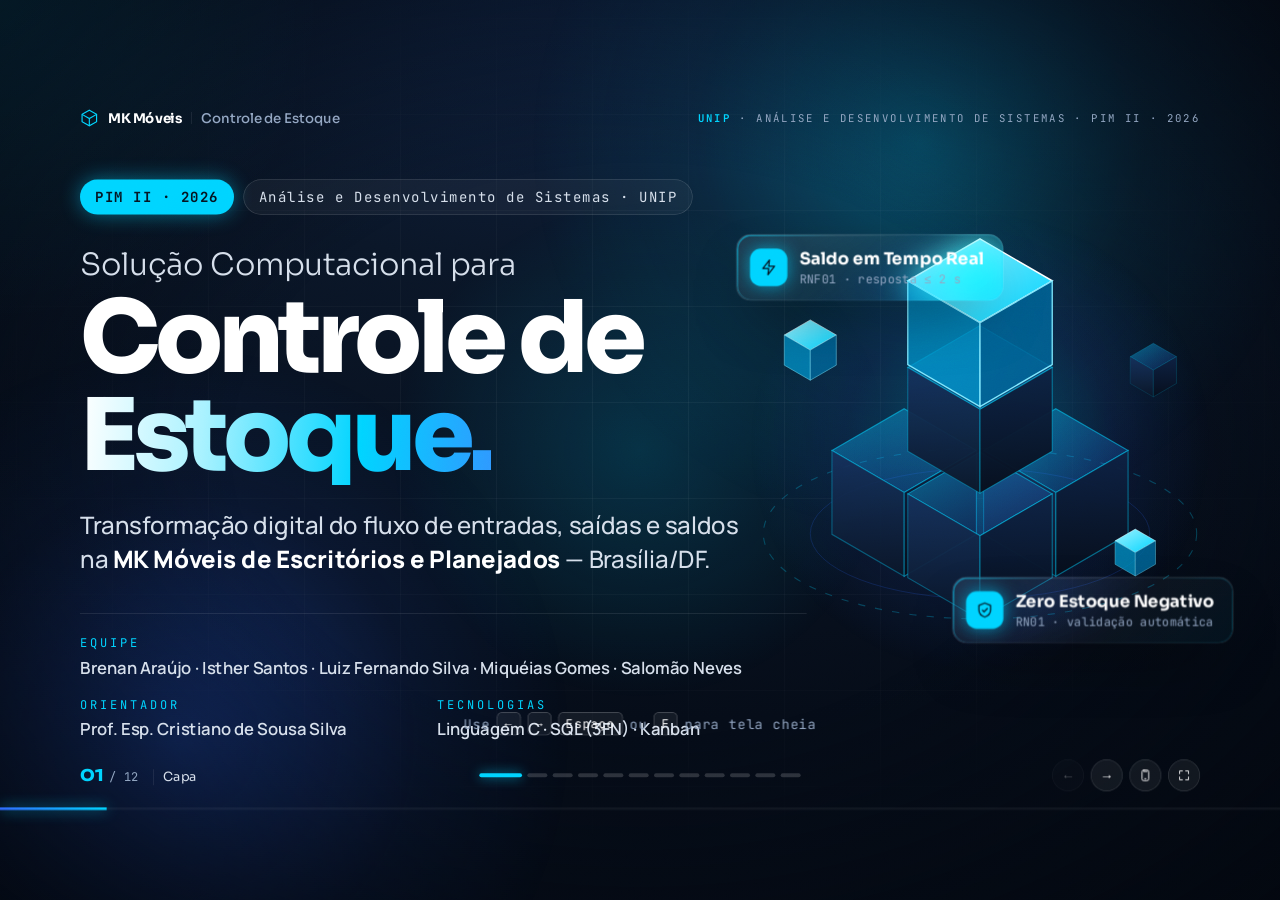
==== commit 48a2cdad: "Adiciona controlador remoto via smartphone P2P com QR Code" ====
--- a/index.html
+++ b/index.html
@@ -115,6 +115,10 @@
     </symbol>
     <symbol id="i-full" viewBox="0 0 24 24">
       <path d="M4 9V4h5M20 9V4h-5M4 15v5h5M20 15v5h-5"/>
+    </symbol>
+    <symbol id="i-phone" viewBox="0 0 24 24">
+      <rect x="6" y="2.5" width="12" height="19" rx="3"/>
+      <path d="M11 18h2M9 5h6"/>
     </symbol>
   </svg>
 
@@ -999,17 +1003,45 @@
       <div class="nav">
         <button id="prevBtn" type="button" title="Slide anterior (←)" aria-label="Slide anterior">←</button>
         <button id="nextBtn" type="button" title="Próximo slide (→)" aria-label="Próximo slide">→</button>
+        <button id="remoteBtn" type="button" title="Controle via Smartphone" aria-label="Abrir controle remoto via smartphone">
+          <svg class="ic"><use href="#i-phone"/></svg>
+        </button>
         <button id="fsBtn" type="button" title="Tela cheia (F)" aria-label="Alternar tela cheia">
           <svg class="ic"><use href="#i-full"/></svg>
         </button>
       </div>
     </footer>
 
+    <!-- Modal do QR Code para Controle Remoto -->
+    <div class="qr-modal-overlay" id="qrModal" aria-hidden="true">
+      <div class="glass qr-modal">
+        <button class="qr-close" id="qrClose" type="button" aria-label="Fechar">✕</button>
+        <div class="qr-tag">Controle Remoto</div>
+        <h3>Controle pelo Smartphone</h3>
+        <p>Aponte a câmera do seu celular para o QR Code abaixo para navegar pelos slides remotamente.</p>
+        
+        <div class="qr-box">
+          <div id="qrcode"></div>
+        </div>
+
+        <div class="qr-status" id="qrStatus">
+          <span class="qr-dot"></span>
+          <span id="qrStatusText">Aguardando conexão...</span>
+        </div>
+
+        <div class="qr-link-copy">
+          <span id="qrLinkText">Carregando link...</span>
+        </div>
+      </div>
+    </div>
+
     <!-- Barra de progresso -->
     <div class="progress"><span id="progBar"></span></div>
 
   </main>
 
+  <script src="assets/peerjs.min.js"></script>
+  <script src="assets/qrcode.min.js"></script>
   <script src="deck.js"></script>
 </body>
 </html>
--- a/styles.css
+++ b/styles.css
@@ -107,34 +107,34 @@
   position: absolute; left: 120px; right: 120px; z-index: 40;
   display: flex; align-items: center; justify-content: space-between;
 }
-.chrome-top { top: 44px; }
-.brand { display: flex; align-items: center; gap: 16px; font-family: var(--f-display); font-size: 22px; font-weight: 700; letter-spacing: -.01em; }
-.brand .mark { width: 34px; height: 34px; color: var(--cyan); }
-.brand .sep { width: 1px; height: 22px; background: var(--line); }
+.chrome-top { top: 28px; }
+.brand { display: flex; align-items: center; gap: 14px; font-family: var(--f-display); font-size: 20px; font-weight: 700; letter-spacing: -.01em; }
+.brand .mark { width: 28px; height: 28px; color: var(--cyan); }
+.brand .sep { width: 1px; height: 18px; background: var(--line); }
 .brand .muted { color: var(--muted); font-weight: 500; }
-.meta-top { font-family: var(--f-mono); font-size: 19px; letter-spacing: .18em; color: var(--muted); text-transform: uppercase; }
+.meta-top { font-family: var(--f-mono); font-size: 16px; letter-spacing: .16em; color: var(--muted); text-transform: uppercase; }
 .meta-top b { color: var(--cyan); font-weight: 600; }
 
-.chrome-bottom { bottom: 40px; }
-.counter { display: flex; align-items: baseline; gap: 12px; min-width: 420px; }
-.counter b { font-family: var(--f-num); font-size: 26px; font-weight: 700; color: var(--cyan); }
-.counter span { font-family: var(--f-mono); font-size: 20px; color: var(--muted); }
-.counter em { font-style: normal; font-family: var(--f-display); font-size: 21px; color: var(--gray); margin-left: 14px; padding-left: 18px; border-left: 1px solid var(--line); }
+.chrome-bottom { bottom: 28px; }
+.counter { display: flex; align-items: baseline; gap: 10px; min-width: 360px; }
+.counter b { font-family: var(--f-num); font-size: 24px; font-weight: 700; color: var(--cyan); }
+.counter span { font-family: var(--f-mono); font-size: 18px; color: var(--muted); }
+.counter em { font-style: normal; font-family: var(--f-display); font-size: 19px; color: var(--gray); margin-left: 12px; padding-left: 14px; border-left: 1px solid var(--line); }
 
 .pager { display: flex; gap: 8px; align-items: center; }
 .pager button {
-  width: 34px; height: 6px; border-radius: 6px; border: 0; cursor: pointer;
+  width: 30px; height: 6px; border-radius: 6px; border: 0; cursor: pointer;
   background: rgba(255, 255, 255, .16);
   transition: width .6s var(--ease), background .4s;
 }
 .pager button:hover { background: rgba(255, 255, 255, .4); }
-.pager button.on { width: 74px; background: var(--cyan); box-shadow: 0 0 18px rgba(0, 212, 255, .7); }
-
-.nav { display: flex; gap: 12px; min-width: 420px; justify-content: flex-end; }
+.pager button.on { width: 64px; background: var(--cyan); box-shadow: 0 0 18px rgba(0, 212, 255, .7); }
+
+.nav { display: flex; gap: 10px; min-width: 360px; justify-content: flex-end; }
 .nav button {
-  width: 58px; height: 58px; border-radius: 50%;
+  width: 48px; height: 48px; border-radius: 50%;
   display: grid; place-items: center; cursor: pointer;
-  font-size: 24px; color: var(--white);
+  font-size: 20px; color: var(--white);
   background: rgba(255, 255, 255, .06);
   border: 1px solid rgba(255, 255, 255, .14);
   backdrop-filter: blur(12px); -webkit-backdrop-filter: blur(12px);
@@ -179,8 +179,8 @@
 /* ---------- Slides & transições ---------- */
 .slide {
   position: absolute; inset: 0;
-  padding: 116px 120px 128px;
-  display: flex; flex-direction: column; justify-content: center;
+  padding: 130px 120px 100px;
+  display: flex; flex-direction: column; justify-content: flex-start;
   isolation: isolate;
   opacity: 0; visibility: hidden; pointer-events: none;
   transform: translate3d(90px, 0, 0) scale(.985);
@@ -194,7 +194,7 @@
 }
 
 /* Revelação escalonada (stagger) */
-.rv, .rv-scale, .rv-left, .rv-right, .pop {
+.rv, .rv-scale, .rv-left, .rv-right {
   opacity: 0;
   transition: opacity .35s ease, transform .45s ease;
 }
@@ -202,13 +202,21 @@
 .rv-scale { transform: translate3d(0, 30px, 0) scale(.92); }
 .rv-left  { transform: translate3d(-70px, 0, 0); }
 .rv-right { transform: translate3d(70px, 0, 0); }
-.pop      { transform: scale(.8); transform-box: fill-box; transform-origin: center; }
-
-.active :is(.rv, .rv-scale, .rv-left, .rv-right, .pop) {
+
+.pop {
+  opacity: 0;
+  transition: opacity .8s var(--ease) calc(var(--i, 0) * 95ms + 380ms);
+}
+
+.active :is(.rv, .rv-scale, .rv-left, .rv-right) {
   opacity: 1; transform: none;
   transition:
     opacity 1s var(--ease) calc(var(--i, 0) * 95ms + 380ms),
     transform 1.25s var(--ease) calc(var(--i, 0) * 95ms + 380ms);
+}
+
+.active .pop {
+  opacity: 1;
 }
 
 /* Títulos com máscara */
@@ -339,6 +347,7 @@
 /* =========================================================
    01 · CAPA
    ========================================================= */
+.s-cover { justify-content: center; }
 .cover-left { width: 1090px; }
 .cover-left .chips { margin-bottom: 46px; }
 .pre { font-family: var(--f-display); font-weight: 300; font-size: 46px; letter-spacing: -.015em; color: var(--gray); margin-bottom: 8px; }
@@ -399,35 +408,35 @@
 /* =========================================================
    03 · EMPRESA
    ========================================================= */
-.split { display: grid; grid-template-columns: 1fr 820px; gap: 80px; align-items: center; }
-.title.xl { font-size: 124px; letter-spacing: -.05em; }
-.subtitle { font-family: var(--f-display); font-size: 42px; font-weight: 600; letter-spacing: -.015em; color: var(--cyan); margin-top: 8px; }
-.s-company .lead { font-size: 32px; }
-.stats { display: grid; grid-template-columns: 1fr 1fr; gap: 22px; margin-top: 44px; }
-.stat { padding: 28px 32px 30px; }
+.split { display: grid; grid-template-columns: 1fr 800px; gap: 70px; align-items: flex-start; margin-top: 10px; }
+.title.xl { font-size: 104px; line-height: 1; letter-spacing: -.05em; }
+.subtitle { font-family: var(--f-display); font-size: 36px; font-weight: 600; letter-spacing: -.015em; color: var(--cyan); margin-top: 6px; }
+.s-company .lead { font-size: 28px; margin-top: 18px; line-height: 1.38; }
+.stats { display: grid; grid-template-columns: 1fr 1fr; gap: 20px; margin-top: 32px; }
+.stat { padding: 22px 28px 24px; }
 .stat b {
-  display: block; font-family: var(--f-num); font-weight: 800; font-size: 60px; line-height: 1; letter-spacing: -.02em;
+  display: block; font-family: var(--f-num); font-weight: 800; font-size: 52px; line-height: 1; letter-spacing: -.02em;
   background: linear-gradient(95deg, #fff, #7FE9FF 60%, #00D4FF); -webkit-background-clip: text; background-clip: text; color: transparent;
 }
-.stat span { display: block; margin-top: 14px; font-size: 26px; font-weight: 600; color: var(--gray); }
-
-.photo-stage { perspective: 1800px; }
+.stat span { display: block; margin-top: 10px; font-size: 23px; font-weight: 600; color: var(--gray); }
+
+.photo-stage { perspective: 1800px; margin-top: 10px; }
 .photo-frame {
-  position: relative; padding: 14px; border-radius: 34px;
+  position: relative; padding: 12px; border-radius: 30px;
   background: linear-gradient(145deg, rgba(255, 255, 255, .12), rgba(255, 255, 255, .03));
   border: 1px solid rgba(255, 255, 255, .16);
   box-shadow: 0 70px 120px -40px rgba(0, 0, 0, .85), 0 0 140px -40px rgba(0, 212, 255, .45);
   transform: rotateY(-9deg) rotateX(3deg);
 }
-.photo-frame img { display: block; width: 100%; border-radius: 24px; }
+.photo-frame img { display: block; width: 100%; border-radius: 20px; max-height: 520px; object-fit: cover; }
 .photo-frame figcaption {
-  position: absolute; left: -36px; bottom: 46px;
+  position: absolute; left: -24px; bottom: 30px;
   display: flex; align-items: center; gap: 14px;
-  padding: 18px 26px; border-radius: 18px;
+  padding: 16px 24px; border-radius: 18px;
   background: rgba(8, 20, 40, .9);
   border: 1px solid rgba(0, 212, 255, .4);
   box-shadow: 0 20px 50px -10px rgba(0, 0, 0, .7);
-  font-family: var(--f-display); font-size: 24px; font-weight: 600;
+  font-family: var(--f-display); font-size: 22px; font-weight: 600;
 }
 .photo-frame figcaption .ic { color: var(--cyan); font-size: 28px; }
 .photo-frame figcaption small { font-family: var(--f-mono); font-size: 19px; color: var(--muted); font-weight: 400; margin-left: 6px; }
@@ -685,3 +694,96 @@
 @media (prefers-reduced-motion: reduce) {
   *, *::before, *::after { animation-duration: .01ms !important; animation-iteration-count: 1 !important; transition-duration: .2s !important; transition-delay: 0s !important; }
 }
+
+/* =========================================================
+   MODAL QR CODE · CONTROLE VIA SMARTPHONE
+   ========================================================= */
+.qr-modal-overlay {
+  position: fixed; inset: 0; z-index: 100;
+  background: rgba(4, 10, 20, .85);
+  backdrop-filter: blur(20px); -webkit-backdrop-filter: blur(20px);
+  display: flex; align-items: center; justify-content: center;
+  opacity: 0; pointer-events: none;
+  transition: opacity .35s ease;
+}
+.qr-modal-overlay.open {
+  opacity: 1; pointer-events: auto;
+}
+
+.qr-modal {
+  position: relative;
+  width: 520px; padding: 46px 42px 42px;
+  text-align: center;
+  background: linear-gradient(145deg, rgba(16, 36, 68, .95), rgba(8, 18, 36, .98));
+  border: 1px solid rgba(0, 212, 255, .4);
+  box-shadow: 0 40px 100px -20px rgba(0, 0, 0, .8), 0 0 60px -10px rgba(0, 212, 255, .3);
+  border-radius: 32px;
+  transform: scale(.92);
+  transition: transform .4s var(--ease);
+}
+.qr-modal-overlay.open .qr-modal {
+  transform: scale(1);
+}
+
+.qr-close {
+  position: absolute; right: 24px; top: 24px;
+  width: 44px; height: 44px; border-radius: 50%;
+  border: 1px solid var(--line); background: rgba(255, 255, 255, .06);
+  color: var(--white); font-size: 20px; cursor: pointer;
+  display: grid; place-items: center;
+  transition: background .2s, border-color .2s;
+}
+.qr-close:hover {
+  background: rgba(255, 255, 255, .15);
+  border-color: var(--cyan);
+}
+
+.qr-tag {
+  display: inline-block;
+  font-family: var(--f-mono); font-size: 15px; letter-spacing: .2em; text-transform: uppercase;
+  color: var(--cyan); margin-bottom: 12px;
+}
+.qr-modal h3 {
+  font-family: var(--f-display); font-size: 32px; font-weight: 800; letter-spacing: -.02em;
+}
+.qr-modal p {
+  font-size: 18px; color: var(--muted); margin-top: 10px; line-height: 1.4;
+}
+
+.qr-box {
+  width: 250px; height: 250px; margin: 28px auto 22px;
+  padding: 16px; border-radius: 20px;
+  background: #FFFFFF;
+  display: flex; align-items: center; justify-content: center;
+  box-shadow: 0 0 35px rgba(0, 212, 255, .35);
+}
+.qr-box img {
+  display: block; width: 100% !important; height: 100% !important;
+}
+
+.qr-status {
+  display: inline-flex; align-items: center; gap: 8px;
+  font-family: var(--f-mono); font-size: 15px; color: var(--gray);
+  padding: 8px 18px; border-radius: 999px;
+  background: rgba(255, 255, 255, .05); border: 1px solid var(--line);
+}
+.qr-status.connected {
+  border-color: rgba(0, 212, 255, .6);
+  color: var(--cyan);
+  background: rgba(0, 212, 255, .1);
+}
+.qr-dot {
+  width: 8px; height: 8px; border-radius: 50%;
+  background: #888;
+}
+.qr-status.connected .qr-dot {
+  background: var(--cyan);
+  box-shadow: 0 0 8px var(--cyan);
+}
+
+.qr-link-copy {
+  margin-top: 16px;
+  font-family: var(--f-mono); font-size: 13px; color: var(--muted);
+  word-break: break-all;
+}
+
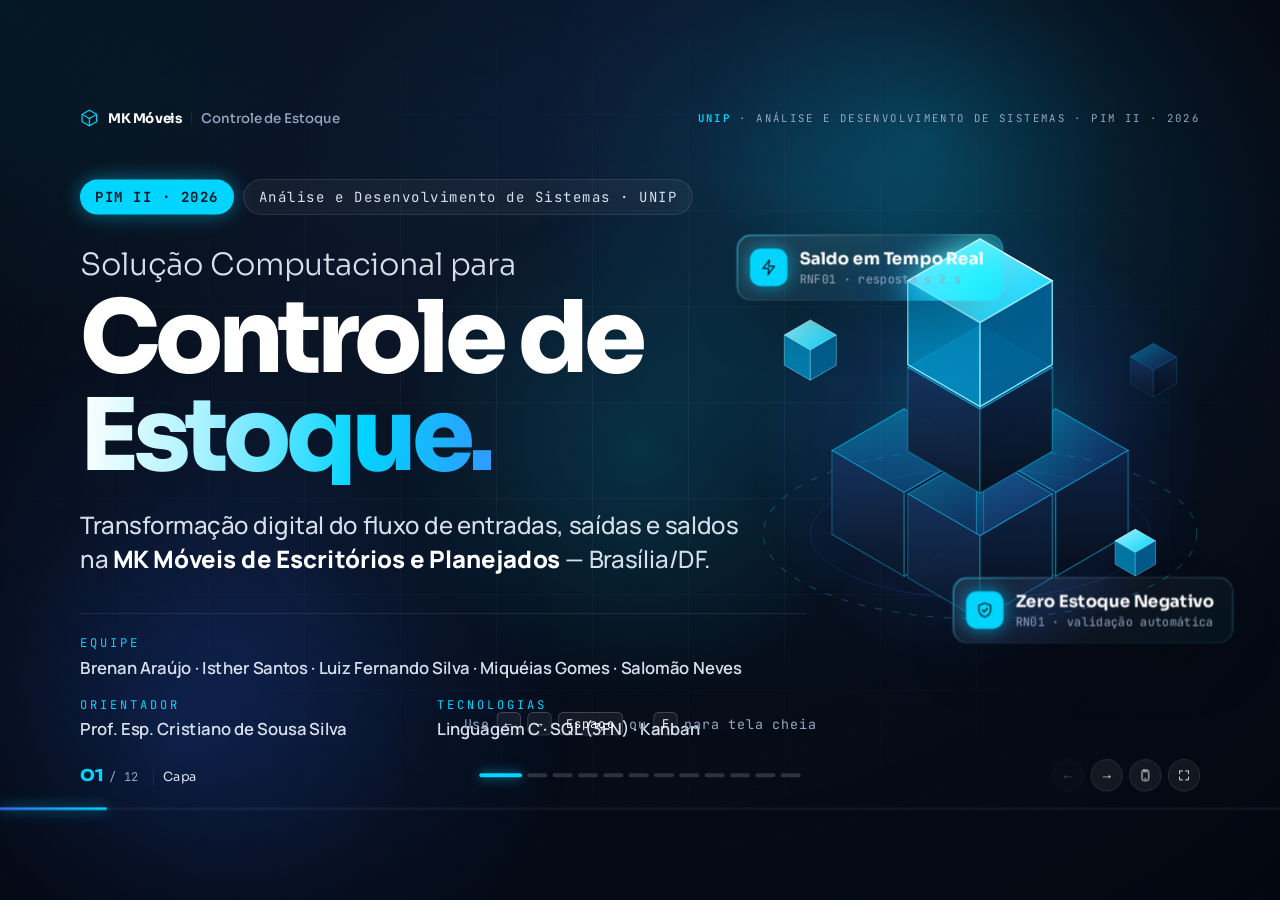
==== commit 29a96275: "Inverte ordem dos cards no Slide 5: Entrevista Presencial acima de Kanban no Trello" ====
--- a/index.html
+++ b/index.html
@@ -416,6 +416,21 @@
         <div class="method-cards">
           <article class="glass mcard rv-left" style="--i:2">
             <div class="mc-head">
+              <div class="icon-wrap"><svg class="ic"><use href="#i-mic"/></svg></div>
+              <div>
+                <h3>Entrevista Presencial</h3>
+                <p>Coleta em 03/10/2026 com o sócio fundador Elias Marcos Moreira Gomes.</p>
+              </div>
+            </div>
+            <div class="tags">
+              <span class="tag">Pesquisa Aplicada</span>
+              <span class="tag">Estudo de Caso</span>
+              <span class="tag">9 Questões Estruturadas</span>
+            </div>
+          </article>
+
+          <article class="glass mcard rv-left" style="--i:3">
+            <div class="mc-head">
               <div class="icon-wrap"><svg class="ic"><use href="#i-kanban"/></svg></div>
               <div>
                 <h3>Kanban no Trello</h3>
@@ -428,21 +443,6 @@
               <span>Andamento</span><i>→</i>
               <span>Revisão</span><i>→</i>
               <span>Concluído</span>
-            </div>
-          </article>
-
-          <article class="glass mcard rv-left" style="--i:3">
-            <div class="mc-head">
-              <div class="icon-wrap"><svg class="ic"><use href="#i-mic"/></svg></div>
-              <div>
-                <h3>Entrevista Presencial</h3>
-                <p>Coleta em 03/10/2026 com o sócio fundador Elias Marcos Moreira Gomes.</p>
-              </div>
-            </div>
-            <div class="tags">
-              <span class="tag">Pesquisa Aplicada</span>
-              <span class="tag">Estudo de Caso</span>
-              <span class="tag">9 Questões Estruturadas</span>
             </div>
           </article>
         </div>
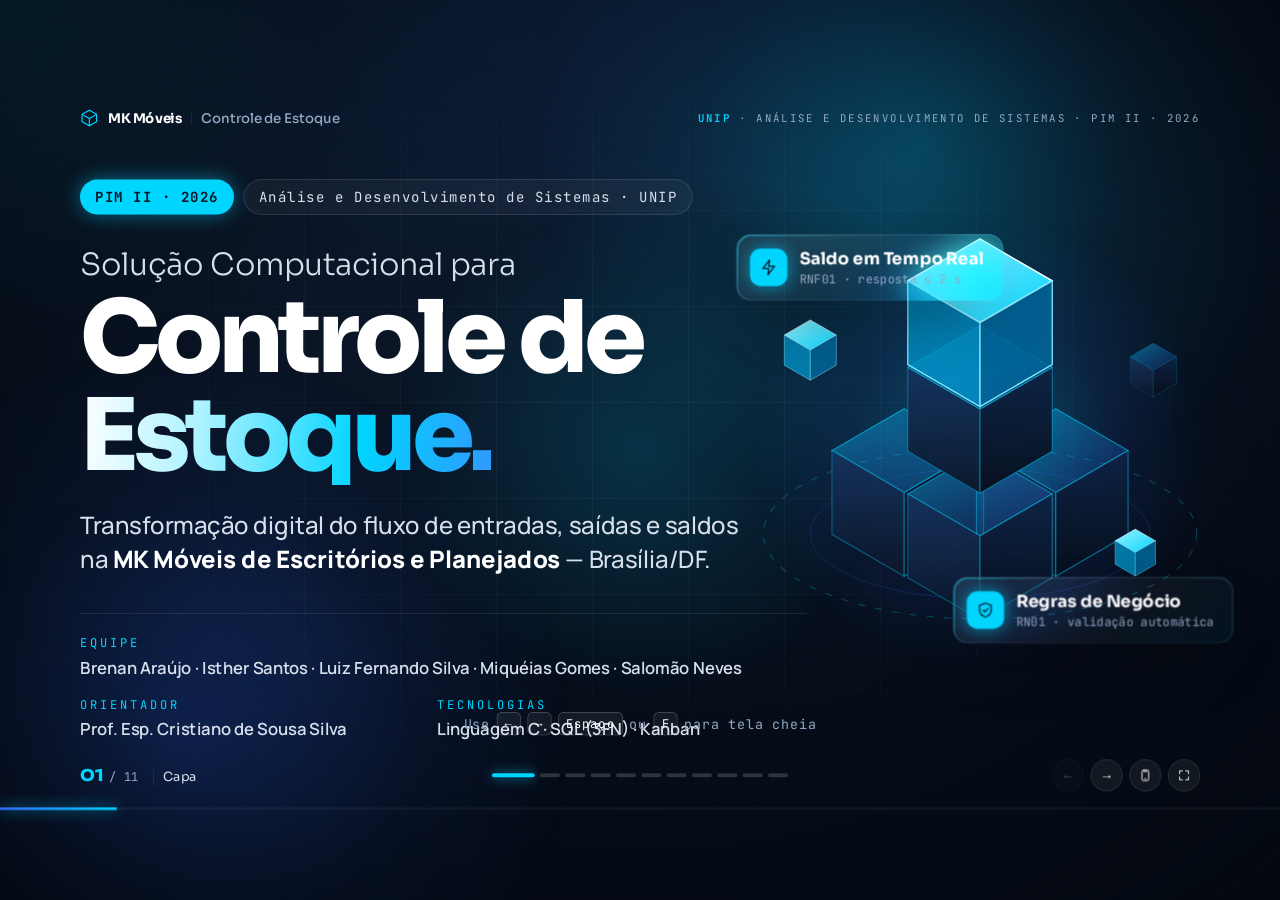
==== commit ed4c7778: "Aplica correcoes nos slides 1, 2, 3, 4, 8 e 10: ajusta textos, espacos e reorganiza total para 11 sl" ====
--- a/index.html
+++ b/index.html
@@ -202,7 +202,7 @@
         <div class="glass fchip f2" style="bottom:110px; right:10px;">
           <div class="dot-ic"><svg class="ic"><use href="#i-shield"/></svg></div>
           <div>
-            <b>Zero Estoque Negativo</b>
+            <b>Regras de Negócio</b>
             <small>RN01 · validação automática</small>
           </div>
         </div>
@@ -263,40 +263,40 @@
          ================================================================= -->
     <section class="slide s-problem" data-title="O Problema">
       <div class="ghost">02</div>
-      <div class="eyebrow rv" style="--i:0"><b>02</b><i></i><span>Diagnóstico Operacional</span></div>
+      <div class="eyebrow rv" style="--i:0"><b>02</b><i></i><span>Desafios do Dia a Dia</span></div>
       <h2 class="title">
-        <span class="ln" style="--i:1"><span>O gargalo do <em class="grad">controle manual.</em></span></span>
+        <span class="ln" style="--i:1"><span>A rotina com o <em class="grad">controle manual.</em></span></span>
       </h2>
       <p class="lead rv" style="--i:2">
-        O crescimento comercial expôs o limite das planilhas soltas e anotações em papel na rotina da loja.
+        Com o crescimento das vendas, depender apenas de anotações no papel e planilhas começou a pesar na rotina da equipe.
       </p>
 
       <div class="grid-4">
         <article class="glass card rv" style="--i:3">
           <div class="icon-wrap"><svg class="ic"><use href="#i-sheet"/></svg></div>
-          <h3>Dados Dispersos</h3>
-          <p>Controle fragmentado entre Excel, papel e conferência visual.</p>
+          <h3>Informações Soltas</h3>
+          <p>Registros espalhados entre cadernos, planilhas e a memória dos funcionários.</p>
         </article>
         <article class="glass card rv" style="--i:4">
           <div class="icon-wrap"><svg class="ic"><use href="#i-diff"/></svg></div>
-          <h3>Saldo Divergente</h3>
-          <p>Diferença recorrente entre o estoque registrado e o físico.</p>
+          <h3>Dúvida no Saldo</h3>
+          <p>A quantidade anotada nem sempre bate com o que realmente está na loja.</p>
         </article>
         <article class="glass card rv" style="--i:5">
           <div class="icon-wrap"><svg class="ic"><use href="#i-search"/></svg></div>
-          <h3>Busca Lenta</h3>
-          <p>Demora para localizar peças e confirmar disponibilidade.</p>
+          <h3>Tempo Perdido</h3>
+          <p>Dificuldade para achar peças rápido e dar uma resposta segura ao cliente.</p>
         </article>
         <article class="glass card rv" style="--i:6">
           <div class="icon-wrap"><svg class="ic"><use href="#i-alert"/></svg></div>
-          <h3>Risco Comercial</h3>
-          <p>Retrabalho diário e perda de oportunidades de venda.</p>
+          <h3>Desgaste na Equipe</h3>
+          <p>Retrabalho constante nas conferências e risco de perder vendas no balcão.</p>
         </article>
       </div>
 
       <div class="glass hl question rv" style="--i:7">
-        <span class="label">Questão de<br>Pesquisa</span>
-        <p>Como tornar o registro de entradas, saídas e saldos da MK Móveis <strong>rápido, organizado e confiável?</strong></p>
+        <span class="label">O Nosso<br>Propósito</span>
+        <p>Como transformar esse controle em um processo <strong>simples, ágil e tranquilo</strong> para quem trabalha na MK Móveis?</p>
       </div>
     </section>
 
@@ -313,7 +313,7 @@
           </h2>
           <p class="subtitle rv" style="--i:2">Escritórios, Planejados &amp; Persianas</p>
           <p class="lead rv" style="--i:3">
-            Empresa familiar na <strong>Asa Norte (SHCGN 708)</strong>, especializada em mobiliário corporativo e manutenção de cadeiras.
+            Empresa familiar localizada na <strong>Asa Norte (SHCGN 708)</strong>, com sólida trajetória em Brasília, especializada no fornecimento completo de mobiliário corporativo e soluções inteligentes para ambientes profissionais.
           </p>
 
           <div class="stats">
@@ -350,64 +350,11 @@
     </section>
 
     <!-- =================================================================
-         SLIDE 04 · OBJETIVOS
-         ================================================================= -->
-    <section class="slide s-obj" data-title="Objetivos">
+         SLIDE 04 · METODOLOGIA (Original Slide 05)
+         ================================================================= -->
+    <section class="slide s-method" data-title="Metodologia">
       <div class="ghost">04</div>
-      <div class="eyebrow rv" style="--i:0"><b>04</b><i></i><span>Direcionamento do Projeto</span></div>
-      <h2 class="title">
-        <span class="ln" style="--i:1"><span>Objetivos da <em class="grad">solução.</em></span></span>
-      </h2>
-
-      <div class="obj-layout">
-        <article class="glass hl obj-main rv-left" style="--i:2">
-          <div class="icon-wrap lg"><svg class="ic"><use href="#i-target"/></svg></div>
-          <span class="label">Objetivo Geral</span>
-          <p class="big">
-            Automatizar o controle de estoque da <strong>MK Móveis</strong>, estruturando o fluxo de entradas e saídas para eliminar divergências.
-          </p>
-          <p class="sub">Foco em rastreabilidade, precisão de saldo e prevenção ao desabastecimento.</p>
-        </article>
-
-        <div class="obj-grid">
-          <article class="glass obj rv" style="--i:3">
-            <span class="letter">A</span>
-            <div>
-              <h3>Sistematizar o Estoque</h3>
-              <p>Substituir controles manuais por saldo preciso em tempo real.</p>
-            </div>
-          </article>
-          <article class="glass obj rv" style="--i:4">
-            <span class="letter">B</span>
-            <div>
-              <h3>Perfis de Acesso</h3>
-              <p>Autonomia e segurança para sócios, administrativo e vendas.</p>
-            </div>
-          </article>
-          <article class="glass obj rv" style="--i:5">
-            <span class="letter">C</span>
-            <div>
-              <h3>Registro Digital</h3>
-              <p>Lançamento ágil apoiado nas notas fiscais e pedidos.</p>
-            </div>
-          </article>
-          <article class="glass obj rv" style="--i:6">
-            <span class="letter">D</span>
-            <div>
-              <h3>Consulta Imediata</h3>
-              <p>Histórico completo e disponibilidade instantânea para vendas.</p>
-            </div>
-          </article>
-        </div>
-      </div>
-    </section>
-
-    <!-- =================================================================
-         SLIDE 05 · METODOLOGIA
-         ================================================================= -->
-    <section class="slide s-method" data-title="Metodologia">
-      <div class="ghost">05</div>
-      <div class="eyebrow rv" style="--i:0"><b>05</b><i></i><span>Pesquisa Aplicada &amp; Gestão Ágil</span></div>
+      <div class="eyebrow rv" style="--i:0"><b>04</b><i></i><span>Pesquisa Aplicada &amp; Gestão Ágil</span></div>
       <h2 class="title">
         <span class="ln" style="--i:1"><span>Do campo ao <em class="grad">fluxo Kanban.</em></span></span>
       </h2>
@@ -464,11 +411,11 @@
     </section>
 
     <!-- =================================================================
-         SLIDE 06 · ENGENHARIA DE SOFTWARE
+         SLIDE 05 · ENGENHARIA DE SOFTWARE
          ================================================================= -->
     <section class="slide s-eng" data-title="Engenharia de Software">
-      <div class="ghost">06</div>
-      <div class="eyebrow rv" style="--i:0"><b>06</b><i></i><span>Engenharia de Software Ágil</span></div>
+      <div class="ghost">05</div>
+      <div class="eyebrow rv" style="--i:0"><b>05</b><i></i><span>Engenharia de Software Ágil</span></div>
       <h2 class="title">
         <span class="ln" style="--i:1"><span>Requisitos &amp; <em class="grad">Casos de Uso.</em></span></span>
       </h2>
@@ -548,11 +495,11 @@
     </section>
 
     <!-- =================================================================
-         SLIDE 07 · BANCO DE DADOS (DER)
+         SLIDE 06 · BANCO DE DADOS (DER)
          ================================================================= -->
     <section class="slide s-db" data-title="Banco de Dados">
-      <div class="ghost">07</div>
-      <div class="eyebrow rv" style="--i:0"><b>07</b><i></i><span>Modelagem Relacional · 3ª Forma Normal</span></div>
+      <div class="ghost">06</div>
+      <div class="eyebrow rv" style="--i:0"><b>06</b><i></i><span>Modelagem Relacional · 3ª Forma Normal</span></div>
       <h2 class="title">
         <span class="ln" style="--i:1"><span>4 entidades &amp; <em class="grad">DER visual.</em></span></span>
       </h2>
@@ -573,10 +520,10 @@
           <g class="card-badge pop" style="--i:6"><circle cx="532" cy="405" r="16"/><text x="532" y="405">N</text></g>
 
           <!-- Estoque (1) -> (N) Saída -->
-          <path class="link draw" pathLength="1" style="--i:7" d="M 990 82 L 1385 82 L 1385 405 L 1330 405"/>
-          <path class="link-flow" pathLength="1" d="M 990 82 L 1385 82 L 1385 405 L 1330 405"/>
+          <path class="link draw" pathLength="1" style="--i:7" d="M 990 82 L 1050 82 L 1050 220 L 1360 220 L 1360 370 L 1330 370"/>
+          <path class="link-flow" pathLength="1" d="M 990 82 L 1050 82 L 1050 220 L 1360 220 L 1360 370 L 1330 370"/>
           <g class="card-badge pop" style="--i:8"><circle cx="1022" cy="82" r="16"/><text x="1022" y="82">1</text></g>
-          <g class="card-badge pop" style="--i:8"><circle cx="1358" cy="405" r="16"/><text x="1358" y="405">N</text></g>
+          <g class="card-badge pop" style="--i:8"><circle cx="1345" cy="370" r="16"/><text x="1345" y="370">N</text></g>
         </svg>
 
         <!-- PRODUTO -->
@@ -641,11 +588,11 @@
     </section>
 
     <!-- =================================================================
-         SLIDE 08 · ARQUITETURA DO SISTEMA
+         SLIDE 07 · ARQUITETURA DO SISTEMA
          ================================================================= -->
     <section class="slide s-arch" data-title="Arquitetura">
-      <div class="ghost">08</div>
-      <div class="eyebrow rv" style="--i:0"><b>08</b><i></i><span>Arquitetura Modular &amp; Linguagem C</span></div>
+      <div class="ghost">07</div>
+      <div class="eyebrow rv" style="--i:0"><b>07</b><i></i><span>Arquitetura Modular &amp; Linguagem C</span></div>
       <h2 class="title">
         <span class="ln" style="--i:1"><span>Sistema em <em class="grad">3 camadas.</em></span></span>
       </h2>
@@ -707,11 +654,11 @@
     </section>
 
     <!-- =================================================================
-         SLIDE 09 · REDES
+         SLIDE 08 · REDES
          ================================================================= -->
     <section class="slide s-net" data-title="Redes e Nuvem">
-      <div class="ghost">09</div>
-      <div class="eyebrow rv" style="--i:0"><b>09</b><i></i><span>Redes de Computadores &amp; Sistemas Distribuídos</span></div>
+      <div class="ghost">08</div>
+      <div class="eyebrow rv" style="--i:0"><b>08</b><i></i><span>Redes de Computadores &amp; Sistemas Distribuídos</span></div>
       <h2 class="title">
         <span class="ln" style="--i:1"><span>Topologia <em class="grad">Estrela + Nuvem.</em></span></span>
       </h2>
@@ -733,7 +680,7 @@
 
             <!-- Nuvem Google -->
             <g class="pop" style="--i:3" transform="translate(500, 95)">
-              <rect class="n-bg" x="-175" y="-52" width="350" height="104" rx="52"/>
+              <rect class="n-bg" x="-230" y="-54" width="460" height="108" rx="54"/>
               <text class="n-lbl" x="0" y="-4">Google Cloud</text>
               <text class="n-sub" x="0" y="26">Gmail · Google Drive · Pedidos</text>
             </g>
@@ -793,18 +740,16 @@
               <p>Rede local rápida aliada à escalabilidade da nuvem com custo enxuto.</p>
             </div>
           </article>
-
-          <span class="chip rv-right" style="--i:6">Expansão Plug &amp; Play para novos terminais</span>
-        </div>
-      </div>
-    </section>
-
-    <!-- =================================================================
-         SLIDE 10 · DIREITOS HUMANOS
+        </div>
+      </div>
+    </section>
+
+    <!-- =================================================================
+         SLIDE 09 · DIREITOS HUMANOS
          ================================================================= -->
     <section class="slide s-rights" data-title="Direitos Humanos">
-      <div class="ghost">10</div>
-      <div class="eyebrow rv" style="--i:0"><b>10</b><i></i><span>Ética, Cidadania &amp; Responsabilidade Social</span></div>
+      <div class="ghost">09</div>
+      <div class="eyebrow rv" style="--i:0"><b>09</b><i></i><span>Ética, Cidadania &amp; Responsabilidade Social</span></div>
       <h2 class="title">
         <span class="ln" style="--i:1"><span>Tecnologia centrada <em class="grad">em pessoas.</em></span></span>
       </h2>
@@ -849,11 +794,11 @@
     </section>
 
     <!-- =================================================================
-         SLIDE 11 · RESULTADOS E BENEFÍCIOS
+         SLIDE 10 · RESULTADOS E BENEFÍCIOS
          ================================================================= -->
     <section class="slide s-results" data-title="Resultados">
-      <div class="ghost">11</div>
-      <div class="eyebrow rv" style="--i:0"><b>11</b><i></i><span>Impacto Esperado &amp; Métricas Verificáveis</span></div>
+      <div class="ghost">10</div>
+      <div class="eyebrow rv" style="--i:0"><b>10</b><i></i><span>Impacto Esperado &amp; Métricas Verificáveis</span></div>
       <h2 class="title">
         <span class="ln" style="--i:1"><span>Resultados &amp; <em class="grad">Benefícios.</em></span></span>
       </h2>
@@ -901,18 +846,18 @@
           <div class="icon-wrap"><svg class="ic"><use href="#i-bolt"/></svg></div>
           <div>
             <small>Depois · Solução Computacional</small>
-            <p>Base centralizada, bloqueio de saldo negativo e disponibilidade imediata para vendas.</p>
-          </div>
-        </div>
-      </div>
-    </section>
-
-    <!-- =================================================================
-         SLIDE 12 · CONCLUSÃO + PRÓXIMOS PASSOS
+            <p>Base centralizada, bloqueio de saldo negativo e números consistentes e confiáveis.</p>
+          </div>
+        </div>
+      </div>
+    </section>
+
+    <!-- =================================================================
+         SLIDE 11 · CONCLUSÃO + PRÓXIMOS PASSOS
          ================================================================= -->
     <section class="slide s-end" data-title="Conclusão">
-      <div class="ghost">12</div>
-      <div class="eyebrow rv" style="--i:0"><b>12</b><i></i><span>Encerramento &amp; Evolução Contínua</span></div>
+      <div class="ghost">11</div>
+      <div class="eyebrow rv" style="--i:0"><b>11</b><i></i><span>Encerramento &amp; Evolução Contínua</span></div>
       <h2 class="title">
         <span class="ln" style="--i:1"><span>Conclusão &amp; <em class="grad">Próximos Passos.</em></span></span>
       </h2>
@@ -994,7 +939,7 @@
     <footer class="chrome-bottom">
       <div class="counter">
         <b id="curNum">01</b>
-        <span>/ 12</span>
+        <span id="totalNum">/ 11</span>
         <em id="curTitle">Capa</em>
       </div>
 
--- a/styles.css
+++ b/styles.css
@@ -528,7 +528,7 @@
    07 · BANCO DE DADOS (DER)
    ========================================================= */
 .der { position: relative; height: 560px; margin-top: 44px; }
-.der .links { position: absolute; left: 0; top: 0; width: 1680px; height: 560px; overflow: visible; }
+.der .links { position: absolute; left: 0; top: 0; width: 1680px; height: 560px; overflow: visible; z-index: 1; pointer-events: none; }
 .link { fill: none; stroke: rgba(0, 212, 255, .55); stroke-width: 2.5; stroke-linejoin: round; }
 .link-flow { fill: none; stroke: #9BF0FF; stroke-width: 3; stroke-linecap: round; stroke-dasharray: .012 .05; opacity: 0; transition: opacity .3s; animation: flow 7s linear infinite; }
 .active .link-flow { opacity: .9; transition: opacity 1s ease 2.2s; }
@@ -536,7 +536,7 @@
 .card-badge circle { fill: #0A1628; stroke: var(--cyan); stroke-width: 2; }
 .card-badge text { font-family: var(--f-num); font-size: 16px; font-weight: 700; fill: var(--cyan); text-anchor: middle; dominant-baseline: central; }
 
-.der .glass { position: absolute; border-radius: 22px; }
+.der .glass { position: absolute; border-radius: 22px; z-index: 2; }
 .ent header {
   height: 64px; display: flex; align-items: center; gap: 14px; padding: 0 24px;
   font-family: var(--f-display); font-weight: 700; font-size: 28px; letter-spacing: -.01em;
